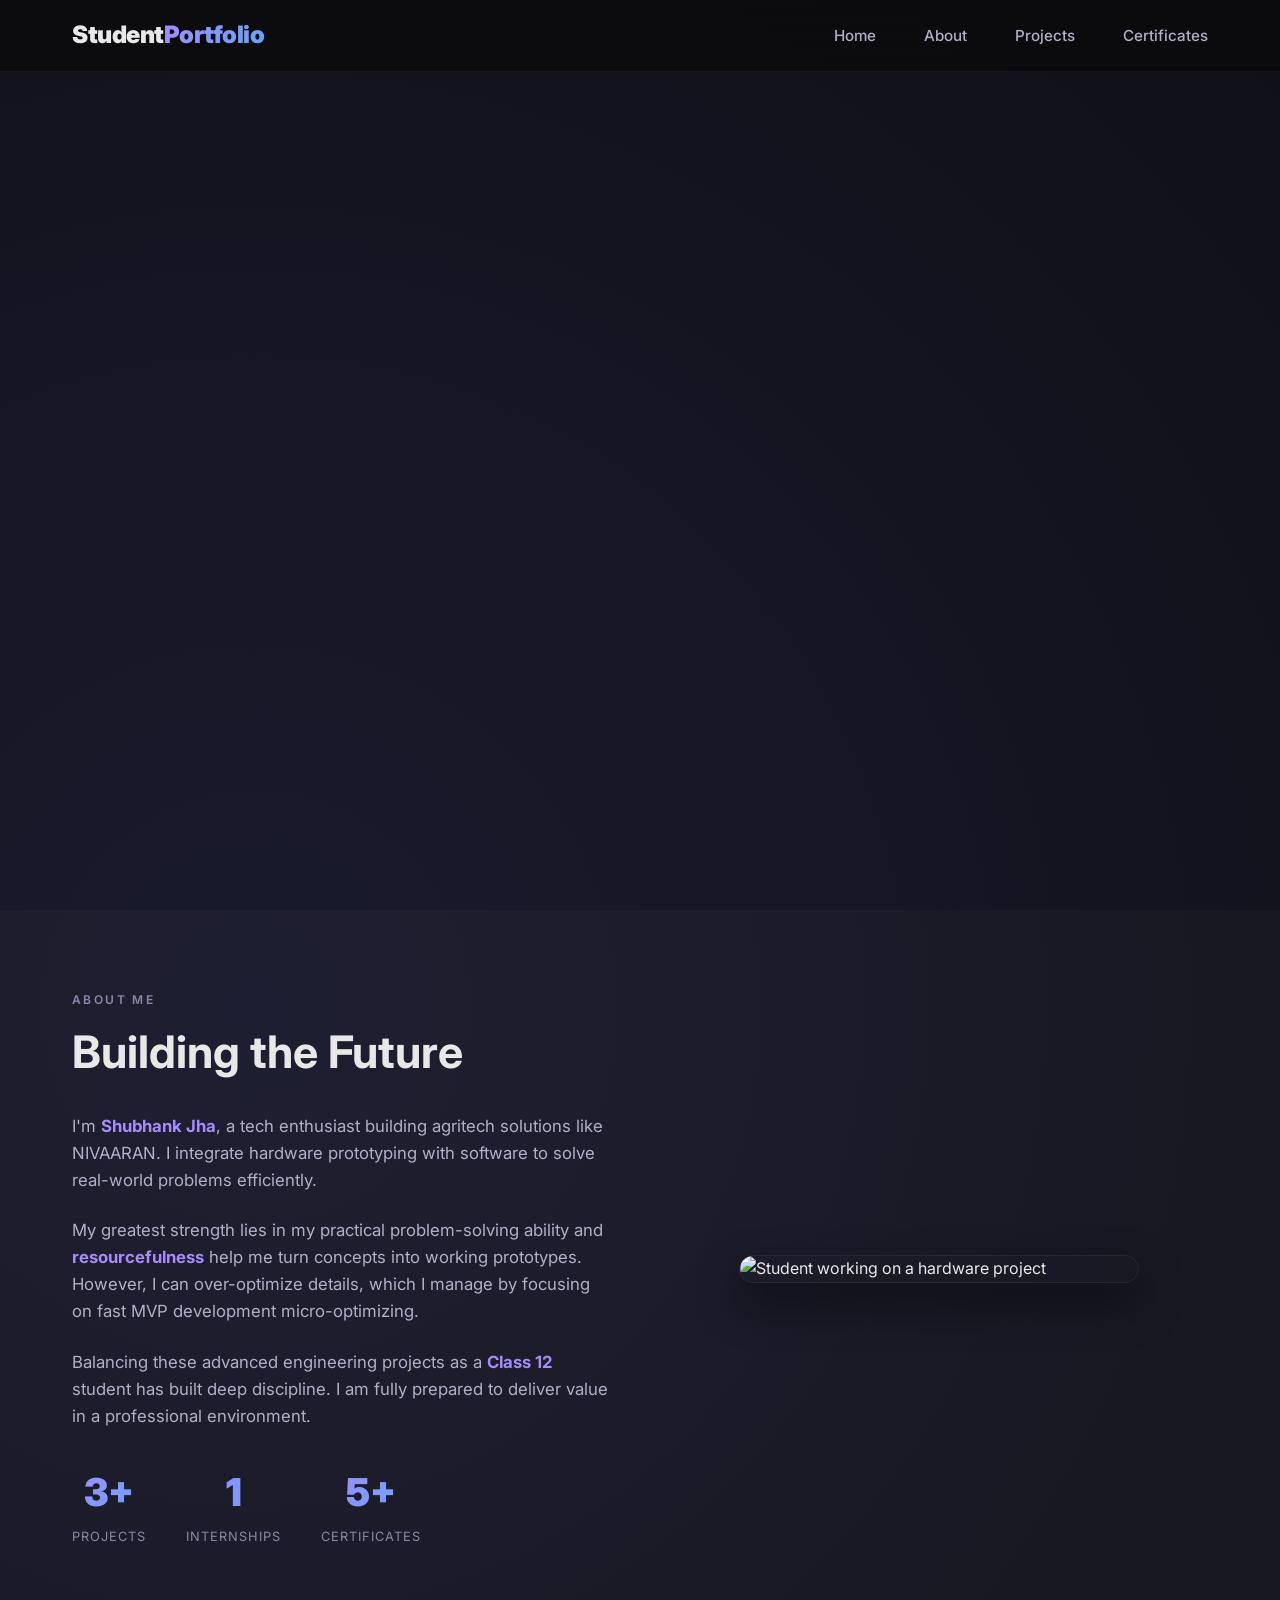
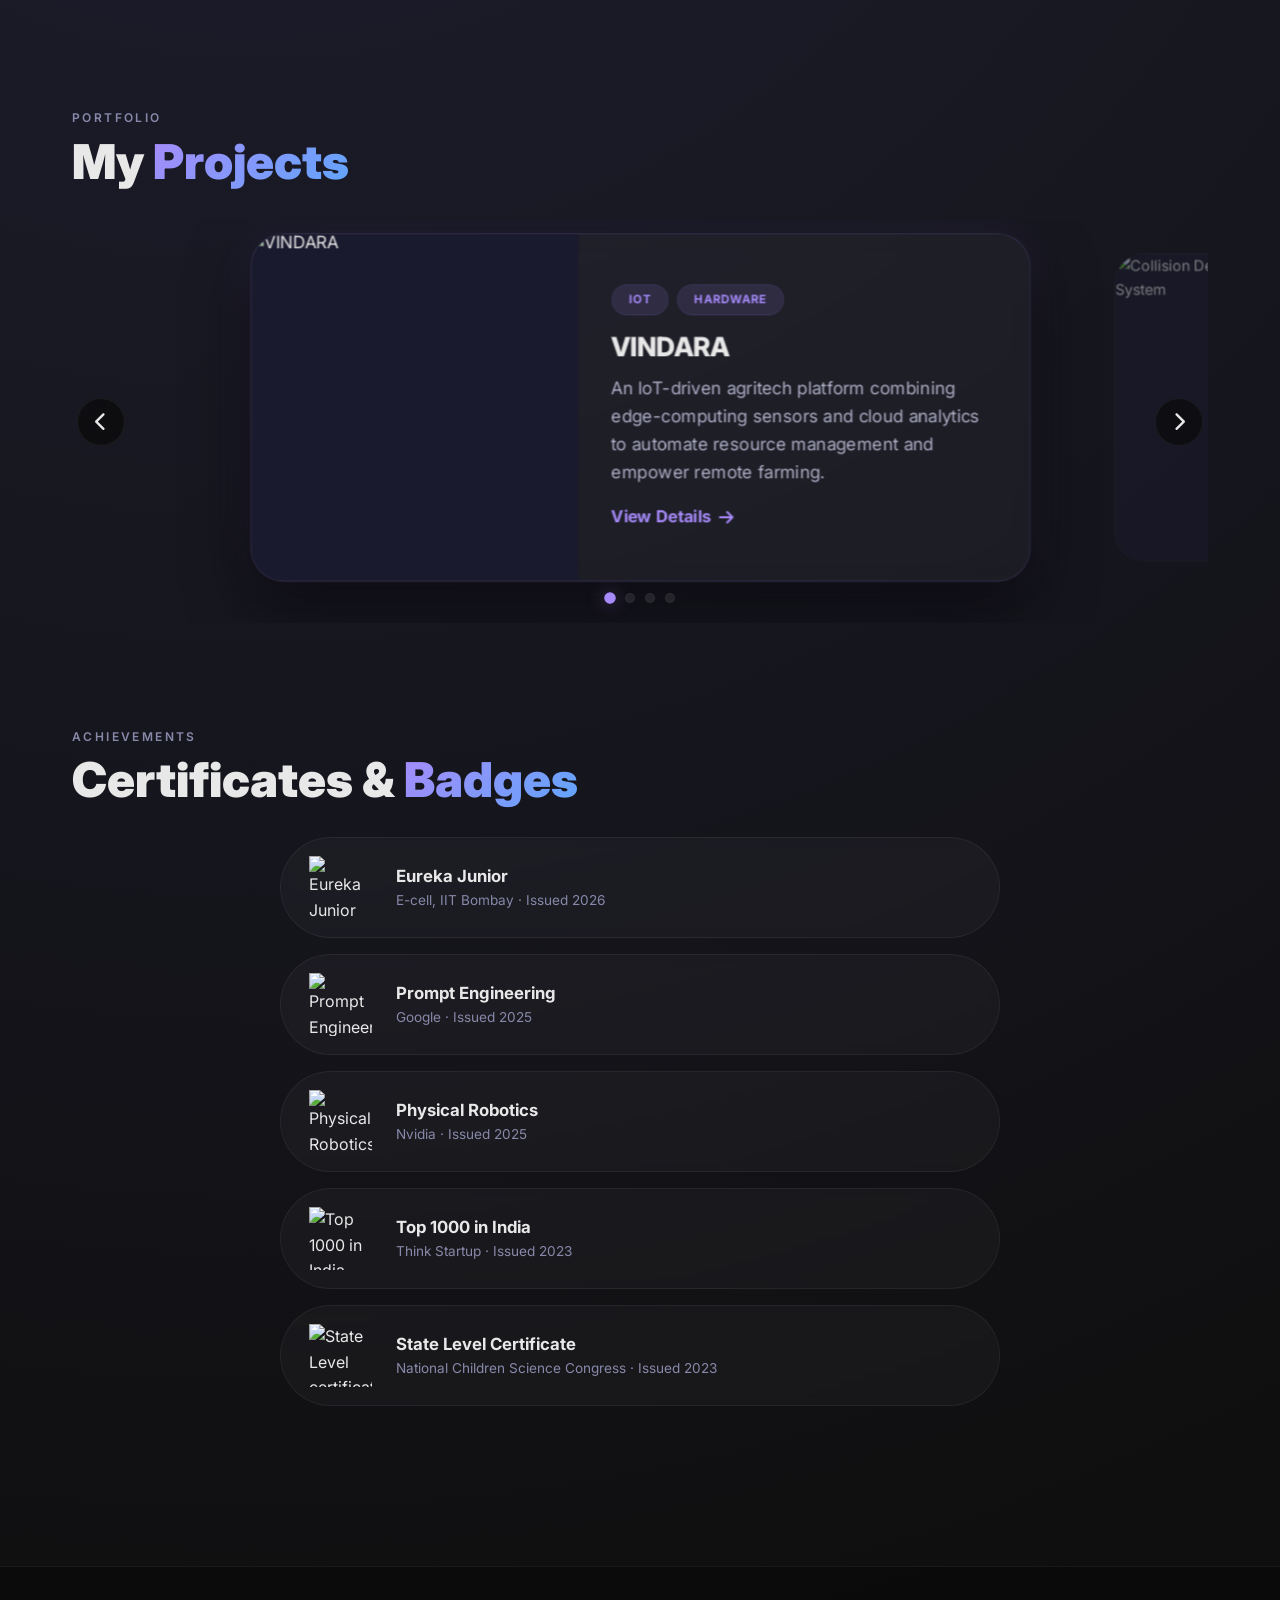
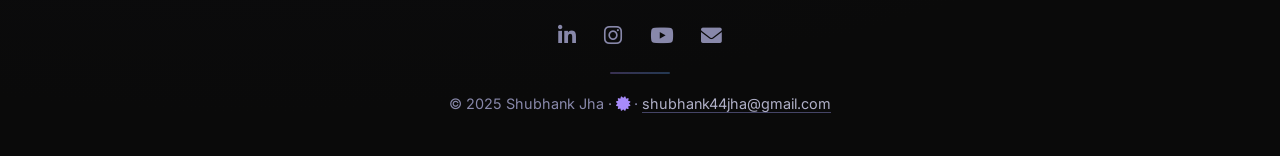
==== index.html @ 54fb5392 "Initial commit of web portfolio" ====
<!DOCTYPE html>
<html lang="en">

<head>
    <meta charset="UTF-8" />
    <meta name="viewport" content="width=device-width, initial-scale=1.0" />
    <link rel="icon" type="image/x-icon"
        href="https://drive.google.com/thumbnail?id=1YjjmT-haXK6NyBmq98xm035FB6mT3Uk3&sz=w800" />
    <title>Shubhank Jha · Portfolio</title>
    <meta name="description"
        content="Shubhank Jha · Computer Engineering student, developer, and maker. Portfolio showcasing projects in IoT, embedded systems, and full-stack web development." />
    <meta name="theme-color" content="#0a0a0a" />

    <!-- Open Graph -->
    <meta property="og:title" content="Shubhank Jha · Portfolio" />
    <meta property="og:description" content="Computer Engineering student · Developer · Maker" />
    <meta property="og:type" content="website" />
    <meta property="og:url" content="https://your-portfolio-url.com" />
    <meta property="og:image"
        content="https://drive.google.com/thumbnail?id=1OYvl5yqnWgfovsoAGaEP5NJj4CLx4fv8&sz=w800" />

    <link rel="preconnect" href="https://fonts.googleapis.com" />
    <link rel="preconnect" href="https://fonts.gstatic.com" crossorigin />
    <link rel="stylesheet" href="style.css" />
    <link
        href="https://fonts.googleapis.com/css2?family=Inter:opsz,wght@14..32,300;14..32,400;14..32,600;14..32,700;14..32,800;14..32,900&display=swap"
        rel="stylesheet" />
    <link rel="stylesheet" href="https://cdnjs.cloudflare.com/ajax/libs/font-awesome/6.0.0-beta3/css/all.min.css" />

    <link rel="preconnect" href="https://cdnjs.cloudflare.com" />
    <link rel="preconnect" href="https://images.unsplash.com" />
</head>

<body>

    <!-- ===== SKIP TO CONTENT ===== -->
    <a href="#main-content" class="skip-link">Skip to main content</a>

    <!-- ===== HEADER ===== -->
    <header>
        <div class="container nav">
            <div class="logo"><a href="index.html">Student<span>Portfolio</span></a></div>
            <ul class="nav-links" id="navLinks">
                <li><a href="#main-content" id="homeNavLink" aria-current="page">Home</a></li>
                <li><a href="#about">About</a></li>
                <li><a href="#projects">Projects</a></li>
                <li><a href="#certificates">Certificates</a></li>
            </ul>
            <button class="hamburger" id="hamburger" aria-label="Toggle navigation menu">
                <i class="fas fa-bars"></i>
            </button>
        </div>
    </header>

    <!-- ============================================================ -->
    <!-- ===== MAIN CONTENT ===== -->
    <!-- ============================================================ -->
    <main id="main-content">

        <!-- HERO -->
        <section class="hero" id="hero" aria-labelledby="hero-title">
            <div class="container hero-grid">
                <div class="hero-content scroll-animate slide-right" data-delay="0">
                    <div class="hero-location">
                        <i class="fas fa-map-pin" style="margin-right: 8px; color: var(--primary);"></i>
                        BASED IN <strong>DURG, INDIA</strong> · AVAILABLE <strong>FOR OPPORTUNITIES</strong>
                    </div>
                    <h1 id="hero-title">
                        I'm <span class="highlight">Shubhank</span><br />
                        Student · Developer · Maker
                    </h1>
                    <p class="hero-tagline">
                        Blending hardware, software, and creativity to build the future — Designing the Future.
                    </p>
                    <div class="hero-cta">
                        <a href="#projects" class="btn btn-primary">View My Work <i class="fas fa-arrow-right"></i></a>
                        <a href="resume.html" class="btn btn-outline">View My Resume <i
                                class="fas fa-certificate"></i></a>
                    </div>
                    <div class="social-icons">
                        <a href="https://www.linkedin.com/in/shubhank-jha" aria-label="LinkedIn" target="_blank"><i
                                class="fab fa-linkedin-in"></i></a>
                        <a href="https://www.instagram.com/vindara_08?igsh=MXI0bDhuaHUxYXFobA==" aria-label="Instagram"
                            target="_blank"><i class="fab fa-instagram"></i></a>
                        <a href="https://youtube.com/@vindara_148?si=yW0AWoVCcINTWWjF" aria-label="YouTube"
                            target="_blank"><i class="fab fa-youtube"></i></a>
                        <a href="mailto:shubhank44jha@gmail.com" aria-label="Email" target="_blank"><i
                                class="fas fa-envelope"></i></a>
                    </div>
                </div>
                <div class="hero-image scroll-animate slide-left" data-delay="100">
                    <div class="avatar-wrapper">
                        <img src="https://drive.google.com/thumbnail?id=1OYvl5yqnWgfovsoAGaEP5NJj4CLx4fv8&sz=w800"
                            alt="Shubhank Jha - Profile photo" loading="lazy" />
                    </div>
                </div>
            </div>
        </section>

        <!-- ABOUT -->
        <section class="projects" id="about" aria-labelledby="projects-title">
            <div class="container about-grid">
                <div class="about-text scroll-animate slide-down" data-delay="0">
                    <span class="section-tag">About Me</span>
                    <h2 id="about-title">Building the Future</h2>
                    <p>
                        I'm <strong style="color: var(--primary);">Shubhank Jha</strong>, a tech enthusiast building
                        agritech solutions like NIVAARAN. I integrate hardware prototyping with software to solve
                        real-world problems efficiently.
                    </p>
                    <p>
                        My greatest strength lies in my practical problem-solving ability and <strong
                            style="color: var(--primary);">resourcefulness</strong> help me turn concepts into
                        working prototypes. However, I can over-optimize details, which I manage by focusing on fast
                        MVP development micro-optimizing.
                    </p>
                    <p>
                        Balancing these advanced engineering projects as a <strong style="color: var(--primary);">Class
                            12</strong> student has built deep discipline. I am
                        fully prepared to deliver value in a professional environment.
                    </p>
                    <div class="stats">
                        <div class="stat-item scroll-animate scale-fade stagger-1" data-delay="50">
                            <span class="stat-number">3+</span>
                            <span class="stat-label">Projects</span>
                        </div>
                        <div class="stat-item scroll-animate scale-fade stagger-2" data-delay="100">
                            <span class="stat-number">1</span>
                            <span class="stat-label">Internships</span>
                        </div>
                        <div class="stat-item scroll-animate scale-fade stagger-3" data-delay="150">
                            <span class="stat-number">5+</span>
                            <span class="stat-label">Certificates</span>
                        </div>
                    </div>
                </div>
                <div class="about-image scroll-animate slide-down" data-delay="100">
                    <img src="https://drive.google.com/thumbnail?id=1KIdR4KS6hNykXW6w-GHg6s8y6IV6gfHS&sz=w800"
                        alt="Student working on a hardware project" loading="lazy" />
                </div>
            </div>
        </section>

        <!-- PROJECTS (CAROUSEL) -->
        <section class="projects" id="projects" aria-labelledby="projects-title">
            <div class="container">
                <span class="section-tag scroll-animate slide-down" data-delay="0">Portfolio</span>
                <h2 class="section-title scroll-animate slide-down" data-delay="50" id="projects-title">My
                    <span>Projects</span>
                </h2>

                <div class="carousel-wrapper">
                    <button class="carousel-btn prev" id="prevBtn" aria-label="Previous slide"
                        style="margin-left: 25px;">
                        <i class="fas fa-chevron-left"></i>
                    </button>
                    <div class="carousel-track" id="carouselTrack"></div>
                    <button class="carousel-btn next" id="nextBtn" aria-label="Next slide" style="margin-right: 25px;">
                        <i class="fas fa-chevron-right"></i>
                    </button>
                    <div class="carousel-indicators" id="carouselIndicators"></div>
                </div>
            </div>

            <!-- CERTIFICATES -->
            <section class="certificates" id="certificates" aria-labelledby="certificates-title">
                <div class="container">
                    <span class="section-tag scroll-animate slide-down" data-delay="0">Achievements</span>
                    <h2 class="section-title scroll-animate slide-down" data-delay="50" id="certificates-title">
                        Certificates & <span>Badges</span>
                    </h2>
                    <div class="cert-list">
                        <a rel="noopener noreferrer" class="cert-item scroll-animate slide-right stagger-2"
                            data-delay="100" aria-label="View Eureka Junior certificate">
                            <img src="https://drive.google.com/thumbnail?id=1U52A5Gv4cEYTXMB1RysSDg-KxrbnrzWR&sz=w800"
                                alt="Eureka Junior certificate from IIT Bombay" class="cert-image" />
                            <div class="cert-detail">
                                <h4>Eureka Junior</h4>
                                <p>E-cell, IIT Bombay · Issued 2026</p>
                            </div>
                        </a>
                        <a rel="noopener noreferrer" class="cert-item scroll-animate slide-right stagger-3"
                            data-delay="200" aria-label="View Prompt Engineering certificate">
                            <img src="https://drive.google.com/thumbnail?id=1IbULGNPwuURaYD5upwkz1LaaLrkTYyyQ&sz=w800"
                                alt="Prompt Engineering certificate from Google" class="cert-image" />
                            <div class="cert-detail">
                                <h4>Prompt Engineering</h4>
                                <p>Google · Issued 2025</p>
                            </div>
                        </a>
                        <a rel="noopener noreferrer" class="cert-item scroll-animate slide-right stagger-3"
                            data-delay="150" aria-label="View Physical Robotics certificate">
                            <img src="https://drive.google.com/thumbnail?id=1NInCCf-SEp19ucmCv0EeAqV6Pxbl1gky&sz=w800"
                                alt="Physical Robotics certificate from Nvidia" class="cert-image" />
                            <div class="cert-detail">
                                <h4>Physical Robotics</h4>
                                <p>Nvidia · Issued 2025</p>
                            </div>
                        </a>
                        <a rel="noopener noreferrer" class="cert-item scroll-animate slide-right stagger-3"
                            data-delay="150" aria-label="View Top 1000 India certificate">
                            <img src="https://drive.google.com/thumbnail?id=1KnjaOW7wFxaxOpba1vRkJ4cj0V2vQp2o&sz=w800"
                                alt="Top 1000 in India certificate from Think Startup" class="cert-image" />
                            <div class="cert-detail">
                                <h4>Top 1000 in India</h4>
                                <p>Think Startup · Issued 2023</p>
                            </div>
                        </a>
                        <a rel="noopener noreferrer" class="cert-item scroll-animate slide-right stagger-3"
                            data-delay="200" aria-label="View State Level certificate">
                            <img src="https://drive.google.com/thumbnail?id=1-wAYol-vlGcJhxju2melW01ngzPj5b5r&sz=w800"
                                alt="State Level certificate from National Children Science Congress"
                                class="cert-image" />
                            <div class="cert-detail">
                                <h4>State Level Certificate</h4>
                                <p>National Children Science Congress · Issued 2023</p>
                            </div>
                        </a>
                    </div>
                </div>
            </section>
        </section>
    </main>

    <!-- ===== FOOTER ===== -->
    <footer>
        <div class="container">
            <div class="footer-social">
                <a href="https://www.linkedin.com/in/shubhank-jha" aria-label="LinkedIn" target="_blank"><i
                        class="fab fa-linkedin-in"></i></a>
                <a href="https://www.instagram.com/vindara_08?igsh=MXI0bDhuaHUxYXFobA==" target="_blank"
                    aria-label="Instagram"><i class="fab fa-instagram"></i></a>
                <a href="https://youtube.com/@vindara_148?si=yW0AWoVCcINTWWjF" aria-label="YouTube" target="_blank"><i
                        class="fab fa-youtube"></i></a>
                <a href="mailto:shubhank44jha@gmail.com" aria-label="Email"><i class="fas fa-envelope"></i></a>
            </div>
            <div class="footer-divider"></div>
            <p>
                © 2025 Shubhank Jha · <span class="heart"><i class="fas fa-certificate"></i></span> ·
                <a href="mailto:shubhank44jha@gmail.com" class="footer-email">shubhank44jha@gmail.com</a>
            </p>
        </div>
    </footer>

    <!-- ===== BACK TO TOP ===== -->
    <div class="btn-back-top-wrapper" id="backToTopWrapper">
        <svg viewBox="0 0 64 64" aria-hidden="true">
            <defs>
                <linearGradient id="grad" x1="0%" y1="0%" x2="100%" y2="0%">
                    <stop offset="0%" style="stop-color:#a78bfa" />
                    <stop offset="100%" style="stop-color:#60a5fa" />
                </linearGradient>
            </defs>
            <circle class="bg-circle" cx="32" cy="32" r="30" />
            <circle class="progress-circle" id="progressCircle" cx="32" cy="32" r="30" />
        </svg>
        <button class="btn-inner" id="backToTopBtn" aria-label="Back to top">
            <i class="fas fa-arrow-up"></i>
        </button>
    </div>

    <!-- Add these before script.js -->
    <script src="data.js"></script>
    <script src="utils.js"></script>
    <script src="script.js"></script>
</body>

</html>
---- style.css ----
* {
    margin: 0;
    padding: 0;
    box-sizing: border-box;
}

/* ===== SKIP LINK ===== */
.skip-link {
    position: absolute;
    top: -100%;
    left: 50%;
    transform: translateX(-50%);
    background: var(--primary);
    color: #0a0a0a;
    padding: 12px 24px;
    border-radius: 0 0 8px 8px;
    font-weight: 700;
    z-index: 10001;
    transition: top 0.3s ease;
    text-decoration: none;
}

.skip-link:focus {
    top: 0;
}

/* ===== REDUCED MOTION ===== */
@media (prefers-reduced-motion: reduce) {

    *,
    *::before,
    *::after {
        animation-duration: 0.01ms !important;
        animation-iteration-count: 1 !important;
        transition-duration: 0.01ms !important;
        scroll-behavior: auto !important;
    }

    .scroll-animate {
        opacity: 1 !important;
        transform: none !important;
    }

    .scroll-animate.in-view,
    .scroll-animate.out-view {
        opacity: 1 !important;
        transform: none !important;
    }
}

/* ===== RESET & BASE ===== */
html,
body {
    overflow-x: hidden;
    max-width: 100%;
}

:root {
    --primary: #a78bfa;
    --primary-light: #c4b5fd;
    --secondary: #60a5fa;
    --bg-body: #0a0a0a;
    --bg-card: rgba(255, 255, 255, 0.03);
    --text-primary: #e8e8e8;
    --text-secondary: #b0b0c8;
    --text-muted: #8888aa;
    --border-subtle: rgba(255, 255, 255, 0.06);
    --border-glow: rgba(167, 139, 250, 0.15);
    --radius-card: 32px;
    --radius-pill: 60px;
    --transition-smooth: cubic-bezier(0.25, 0.46, 0.45, 0.94);
    --max-width: 1200px;
    --header-height: 72px;
    --transition-duration: 0.6s;
}

body {
    font-family: 'Inter', sans-serif;
    background-color: var(--bg-body);
    color: var(--text-primary);
    line-height: 1.6;
    -webkit-font-smoothing: antialiased;
    -moz-osx-font-smoothing: grayscale;
    background: radial-gradient(circle at 20% 30%, #1a1a2e 0%, #0a0a0a 90%);
    min-height: 100vh;
    padding-top: var(--header-height);
}

::-webkit-scrollbar {
    width: 8px;
}

::-webkit-scrollbar-track {
    background: #0a0a0a;
}

::-webkit-scrollbar-thumb {
    background: linear-gradient(180deg, var(--primary), var(--secondary));
    border-radius: 12px;
}

.container {
    max-width: var(--max-width);
    margin: 0 auto;
    padding: 0 32px;
}

/* ===== TYPOGRAPHY ===== */
.section-tag {
    font-size: 0.75rem;
    text-transform: uppercase;
    letter-spacing: 0.2em;
    color: var(--text-muted);
    margin-bottom: 0.5rem;
    display: block;
    font-weight: 600;
}

.section-title {
    font-size: 3rem;
    font-weight: 900;
    line-height: 1.1;
    margin-bottom: 1.5rem;
}

.section-title span {
    background: linear-gradient(135deg, var(--primary), var(--secondary));
    -webkit-background-clip: text;
    -webkit-text-fill-color: transparent;
    background-clip: text;
}

/* ===== BUTTONS ===== */
.btn {
    display: inline-flex;
    align-items: center;
    gap: 8px;
    padding: 14px 36px;
    border-radius: var(--radius-pill);
    font-weight: 700;
    text-decoration: none;
    transition: all 0.3s var(--transition-smooth);
    border: none;
    cursor: pointer;
    font-size: 0.95rem;
    font-family: 'Inter', sans-serif;
    min-height: 52px;
}

.btn-primary {
    background: var(--primary);
    color: #0a0a0a;
    box-shadow: 0 0 20px rgba(167, 139, 250, 0.25);
}

.btn-primary:hover {
    background: var(--primary-light);
    transform: translateY(-4px) scale(1.02);
    box-shadow: 0 12px 40px rgba(167, 139, 250, 0.4);
}

.btn-outline {
    background: transparent;
    color: var(--text-primary);
    border: 2px solid rgba(255, 255, 255, 0.25);
}

.btn-outline:hover {
    background: rgba(255, 255, 255, 0.08);
    border-color: var(--primary);
    transform: translateY(-4px);
    box-shadow: 0 8px 30px rgba(167, 139, 250, 0.15);
}

.btn:focus-visible {
    outline: 3px solid var(--primary-light);
    outline-offset: 2px;
}

/* ===== LOADING BAR ===== */
.loading-bar-container {
    position: fixed;
    top: 0;
    left: 0;
    width: 100%;
    height: 3px;
    z-index: 10000;
    pointer-events: none;
}

.loading-bar {
    height: 100%;
    width: 0%;
    background: linear-gradient(90deg, var(--primary), var(--secondary), var(--primary));
    background-size: 200% 100%;
    animation: shimmer 1.5s infinite;
    transition: width 0.4s ease-out;
    border-radius: 0 2px 2px 0;
}

@keyframes shimmer {
    0% {
        background-position: -200% 0;
    }

    100% {
        background-position: 200% 0;
    }
}

/* ===== BACK TO TOP ===== */
.btn-back-top-wrapper {
    position: fixed;
    bottom: 32px;
    right: 32px;
    z-index: 999;
    width: 64px;
    height: 64px;
    cursor: pointer;
    opacity: 0;
    transform: translateY(20px);
    transition: all 0.3s var(--transition-smooth);
    pointer-events: none;
}

.btn-back-top-wrapper.visible {
    opacity: 1;
    transform: translateY(0);
    pointer-events: auto;
}

.btn-back-top-wrapper svg {
    transform: rotate(-90deg);
    width: 64px;
    height: 64px;
}

.btn-back-top-wrapper .bg-circle {
    fill: none;
    stroke: rgba(255, 255, 255, 0.06);
    stroke-width: 3;
}

.btn-back-top-wrapper .progress-circle {
    fill: none;
    stroke: url(#grad);
    stroke-width: 3;
    stroke-linecap: round;
    stroke-dasharray: 188.5;
    stroke-dashoffset: 188.5;
    transition: stroke-dashoffset 0.15s ease-out;
}

.btn-back-top-wrapper .btn-inner {
    position: absolute;
    top: 50%;
    left: 50%;
    transform: translate(-50%, -50%);
    width: 48px;
    height: 48px;
    border-radius: 50%;
    background: var(--primary);
    color: #0a0a0a;
    border: none;
    font-size: 1.2rem;
    cursor: pointer;
    display: flex;
    align-items: center;
    justify-content: center;
    box-shadow: 0 4px 24px rgba(167, 139, 250, 0.3);
}

.btn-back-top-wrapper .btn-inner:hover {
    background: var(--primary-light);
    transform: translate(-50%, -50%) scale(1.05);
}

/* ===== HEADER ===== */
header {
    position: fixed;
    top: 0;
    left: 0;
    width: 100%;
    background: rgba(10, 10, 10, 0.72);
    backdrop-filter: blur(16px);
    -webkit-backdrop-filter: blur(16px);
    border-bottom: 1px solid var(--border-subtle);
    z-index: 999;
    padding: 14px 0;
    height: var(--header-height);
    display: flex;
    align-items: center;
}

.nav {
    display: flex;
    justify-content: space-between;
    align-items: center;
    width: 100%;
}

.logo a {
    font-weight: 900;
    font-size: 1.5rem;
    text-decoration: none;
    color: var(--text-primary);
    letter-spacing: -0.02em;
    cursor: pointer;
}

.logo a span {
    background: linear-gradient(135deg, var(--primary), var(--secondary));
    -webkit-background-clip: text;
    -webkit-text-fill-color: transparent;
    background-clip: text;
}

.nav-links {
    display: flex;
    gap: 3rem;
    list-style: none;
    align-items: center;
}

.nav-links a {
    text-decoration: none;
    color: var(--text-secondary);
    font-weight: 500;
    font-size: 0.95rem;
    transition: color 0.2s ease;
    position: relative;
    cursor: pointer;
    padding: 4px 0;
}

.nav-links a::after {
    content: '';
    position: absolute;
    bottom: -4px;
    left: 0;
    width: 0%;
    height: 2px;
    background: linear-gradient(90deg, var(--primary), var(--secondary));
    transition: width 0.3s ease;
}

.nav-links a:hover {
    color: #ffffff;
}

.nav-links a:hover::after {
    width: 100%;
}

.nav-links a.active {
    color: #ffffff;
}

.nav-links a.active::after {
    width: 100%;
}

.hamburger {
    display: none;
    font-size: 1.5rem;
    color: var(--text-primary);
    cursor: pointer;
    background: none;
    border: none;
    padding: 8px;
    min-width: 44px;
    min-height: 44px;
}

/* ============================================================
   SCROLL ANIMATIONS
   ============================================================ */
.scroll-animate {
    opacity: 0;
    transition: all 0.7s cubic-bezier(0.22, 1, 0.36, 1);
    will-change: transform, opacity;
}

.scroll-animate.slide-up {
    transform: translateY(50px);
}

.scroll-animate.slide-up.in-view {
    opacity: 1;
    transform: translateY(0);
}

.scroll-animate.slide-up.out-view {
    opacity: 0;
    transform: translateY(-35px);
}

.scroll-animate.slide-down {
    transform: translateY(-50px);
}

.scroll-animate.slide-down.in-view {
    opacity: 1;
    transform: translateY(0);
}

.scroll-animate.slide-down.out-view {
    opacity: 0;
    transform: translateY(35px);
}

.scroll-animate.slide-left {
    transform: translateX(50px);
}

.scroll-animate.slide-left.in-view {
    opacity: 1;
    transform: translateX(0);
}

.scroll-animate.slide-left.out-view {
    opacity: 0;
    transform: translateX(-35px);
}

.scroll-animate.slide-right {
    transform: translateX(-50px);
}

.scroll-animate.slide-right.in-view {
    opacity: 1;
    transform: translateX(0);
}

.scroll-animate.slide-right.out-view {
    opacity: 0;
    transform: translateX(35px);
}

.scroll-animate.scale-fade {
    transform: scale(0.88);
    opacity: 0;
}

.scroll-animate.scale-fade.in-view {
    opacity: 1;
    transform: scale(1);
}

.scroll-animate.scale-fade.out-view {
    opacity: 0;
    transform: scale(0.78);
}

.scroll-animate.combo-card {
    transform: translateY(35px) scale(0.92);
    opacity: 0;
}

.scroll-animate.combo-card.in-view {
    opacity: 1;
    transform: translateY(0) scale(1);
}

.scroll-animate.combo-card.out-view {
    opacity: 0;
    transform: translateY(-25px) scale(0.88);
}

.scroll-animate.stagger-1 {
    transition-delay: 0.04s;
}

.scroll-animate.stagger-2 {
    transition-delay: 0.08s;
}

.scroll-animate.stagger-3 {
    transition-delay: 0.12s;
}

.scroll-animate.stagger-4 {
    transition-delay: 0.16s;
}

.scroll-animate.stagger-5 {
    transition-delay: 0.20s;
}

.scroll-animate.stagger-6 {
    transition-delay: 0.24s;
}

/* ============================================================
   PAGE TRANSITIONS (if used)
   ============================================================ */
.page-wrapper {
    position: relative;
    min-height: 100vh;
}

.page {
    transition: all var(--transition-duration) cubic-bezier(0.22, 1, 0.36, 1);
    will-change: transform, opacity;
}

.page-enter {
    animation: fadeInScale var(--transition-duration) cubic-bezier(0.22, 1, 0.36, 1) forwards;
}

.page-exit {
    animation: fadeOutScale var(--transition-duration) cubic-bezier(0.22, 1, 0.36, 1) forwards;
}

@keyframes fadeInScale {
    0% {
        opacity: 0;
        transform: scale(0.96) translateY(12px);
    }

    100% {
        opacity: 1;
        transform: scale(1) translateY(0);
    }
}

@keyframes fadeOutScale {
    0% {
        opacity: 1;
        transform: scale(1) translateY(0);
    }

    100% {
        opacity: 0;
        transform: scale(0.96) translateY(12px);
    }
}

/* ============================================================
   SECTIONS
   ============================================================ */

/* HERO */
.hero {
    padding: calc(var(--header-height) + 80px) 0 80px;
}

.hero-grid {
    display: grid;
    grid-template-columns: 1fr 1fr;
    gap: 60px;
    align-items: center;
}

.hero-location {
    font-size: 0.8rem;
    text-transform: uppercase;
    letter-spacing: 0.25em;
    color: var(--text-muted);
    margin-bottom: 1.2rem;
}

.hero-location strong {
    color: var(--text-primary);
    font-weight: 700;
}

.hero h1 {
    font-size: 4.2rem;
    font-weight: 900;
    line-height: 1.05;
    margin-bottom: 1.2rem;
}

.hero h1 .highlight {
    background: linear-gradient(135deg, var(--primary), var(--secondary));
    -webkit-background-clip: text;
    -webkit-text-fill-color: transparent;
    background-clip: text;
}

.hero-tagline {
    font-size: 1.2rem;
    color: var(--text-secondary);
    margin-bottom: 2.5rem;
    max-width: 90%;
}

.hero-cta {
    display: flex;
    gap: 16px;
    flex-wrap: wrap;
    margin-bottom: 2.5rem;
}

.social-icons {
    display: flex;
    gap: 20px;
}

.social-icons a {
    color: var(--text-muted);
    font-size: 1.5rem;
    transition: all 0.3s ease;
    padding: 4px;
}

.social-icons a:hover {
    color: var(--primary);
    transform: translateY(-6px) scale(1.1);
}

.hero-image {
    display: flex;
    justify-content: center;
    align-items: center;
}

.hero-image .avatar-wrapper {
    position: relative;
    width: 100%;
    max-width: 420px;
    aspect-ratio: 1/1;
    border-radius: 30% 70% 70% 30% / 30% 30% 70% 70%;
    background: linear-gradient(135deg, rgba(167, 139, 250, 0.15), rgba(96, 165, 250, 0.08));
    padding: 4px;
    box-shadow: 0 30px 60px rgba(0, 0, 0, 0.6);
    transition: transform 0.5s ease, box-shadow 0.5s ease;
}

.hero-image .avatar-wrapper:hover {
    transform: scale(1.02) rotate(1deg);
    box-shadow: 0 40px 80px rgba(167, 139, 250, 0.15);
}

.hero-image .avatar-wrapper img {
    width: 100%;
    height: 100%;
    border-radius: inherit;
    object-fit: cover;
    display: block;
    background: #1a1a2e;
}

.hero-image .avatar-wrapper::after {
    content: '';
    position: absolute;
    inset: -8px;
    border-radius: inherit;
    background: conic-gradient(from 0deg, transparent, var(--primary), transparent, var(--secondary), transparent);
    opacity: 0.15;
    z-index: -1;
    animation: spinGlow 12s linear infinite;
}

@keyframes spinGlow {
    to {
        transform: rotate(360deg);
    }
}

/* ABOUT */
.about {
    padding: 80px 0;
}

.about-grid {
    display: grid;
    grid-template-columns: 1fr 1fr;
    gap: 60px;
    align-items: center;
}

.about-text h2 {
    font-size: 2.8rem;
    margin-bottom: 1.5rem;
}

.about-text p {
    color: var(--text-secondary);
    font-size: 1.05rem;
    margin-bottom: 1.5rem;
}

.stats {
    display: flex;
    gap: 40px;
    margin-top: 2rem;
}

.stat-item {
    text-align: center;
}

.stat-number {
    font-size: 2.4rem;
    font-weight: 900;
    background: linear-gradient(135deg, var(--primary), var(--secondary));
    -webkit-background-clip: text;
    -webkit-text-fill-color: transparent;
    background-clip: text;
    display: block;
}

.stat-label {
    font-size: 0.8rem;
    color: var(--text-muted);
    text-transform: uppercase;
    letter-spacing: 0.08em;
}

.about-image img {
    width: 100%;
    max-width: 400px;
    border-radius: var(--radius-card);
    box-shadow: 0 20px 40px rgba(0, 0, 0, 0.5);
    border: 1px solid var(--border-subtle);
    display: block;
    margin: 0 auto;
}

/* ============================================================
   PROJECTS – CAROUSEL (WIDER CARDS)
   ============================================================ */
.projects {
    padding: 80px 0;
    background: rgba(255, 255, 255, 0.02);
}

.carousel-wrapper {
    position: relative;
    overflow: hidden;
    margin: 2rem 0 1.5rem;
    padding: 20px 0;
}

.carousel-track {
    display: flex;
    gap: 24px;
    transition: transform 0.6s cubic-bezier(0.25, 0.46, 0.45, 0.94);
    will-change: transform;
}

/* --- DESKTOP: 2 slides visible (wider cards) --- */
.carousel-slide {
    flex: 0 0 calc(140% / 2 - 0px * 1 / 2);
    min-width: 0;
    transition: all 0.6s cubic-bezier(0.25, 0.46, 0.45, 0.94);
    opacity: 0.5;
    transform: scale(0.92);
    pointer-events: none;
}

.carousel-slide.active {
    opacity: 1;
    transform: scale(1.04);
    pointer-events: auto;
    z-index: 2;
}

/* --- Card itself with a max-width for very large screens --- */
.carousel-slide .project-card {
    display: flex;
    flex-direction: row;
    align-items: stretch;
    background: var(--bg-card);
    backdrop-filter: blur(8px);
    -webkit-backdrop-filter: blur(8px);
    border-radius: 32px;
    overflow: hidden;
    border: 1px solid var(--border-subtle);
    transition: box-shadow 0.4s ease, border-color 0.4s ease;
    min-height: 280px;
    height: 100%;
    max-width: 750px;
    margin: 0 auto;
}

.carousel-slide.active .project-card {
    border-color: var(--border-glow);
    box-shadow: 0 24px 60px rgba(0, 0, 0, 0.6), 0 0 50px rgba(167, 139, 250, 0.1);
}

.carousel-slide .project-card .project-image {
    flex: 0 0 42%;
    max-width: 42%;
    min-height: 280px;
    background: #1a1a2e;
    overflow: hidden;
}

.carousel-slide .project-card .project-image img {
    width: 100%;
    height: 100%;
    object-fit: cover;
    display: block;
    transition: transform 0.5s ease;
}

.carousel-slide.active .project-card .project-image img {
    transform: scale(1.03);
}

.carousel-slide .project-card .project-info {
    flex: 1;
    padding: 28px 32px;
    display: flex;
    flex-direction: column;
    justify-content: center;
}

.carousel-slide .project-card .project-tags {
    display: flex;
    gap: 8px;
    flex-wrap: wrap;
    margin-bottom: 10px;
}

.carousel-slide .project-card .project-tags .tag {
    font-size: 0.7rem;
    font-weight: 700;
    text-transform: uppercase;
    letter-spacing: 0.06em;
    padding: 5px 16px;
    border-radius: 40px;
    background: rgba(167, 139, 250, 0.12);
    color: var(--primary);
    border: 1px solid rgba(167, 139, 250, 0.1);
}

.tag.hardware {
    background: rgba(251, 191, 36, 0.12);
    color: #fbbf24;
    border-color: rgba(251, 191, 36, 0.1);
}

.tag.software {
    background: rgba(96, 165, 250, 0.12);
    color: var(--secondary);
    border-color: rgba(96, 165, 250, 0.1);
}

.carousel-slide .project-card h3 {
    font-size: 1.6rem;
    font-weight: 800;
    margin-bottom: 6px;
    letter-spacing: -0.02em;
}

.carousel-slide .project-card p {
    font-size: 1.05rem;
    color: var(--text-secondary);
    margin-bottom: 16px;
    line-height: 1.6;
}

.carousel-slide .project-card .project-link {
    font-weight: 700;
    font-size: 1rem;
    color: var(--primary);
    text-decoration: none;
    display: inline-flex;
    align-items: center;
    gap: 8px;
    transition: gap 0.3s ease, color 0.3s ease;
    background: none;
    border: none;
    padding: 0;
    font-family: inherit;
    cursor: pointer;
}

.carousel-slide .project-card .project-link:hover {
    gap: 14px;
    color: var(--primary-light);
}

/* --- Carousel Navigation Buttons --- */
.carousel-btn {
    position: absolute;
    top: 50%;
    transform: translateY(-50%);
    background: rgba(10, 10, 10, 0.7);
    backdrop-filter: blur(8px);
    border: 1px solid var(--border-subtle);
    color: var(--text-primary);
    width: 48px;
    height: 48px;
    border-radius: 50%;
    display: flex;
    align-items: center;
    justify-content: center;
    font-size: 1.2rem;
    cursor: pointer;
    transition: all 0.3s ease;
    z-index: 5;
}

.carousel-btn:hover {
    background: var(--primary);
    color: #0a0a0a;
    border-color: var(--primary);
    box-shadow: 0 0 20px rgba(167, 139, 250, 0.3);
}

.carousel-btn.prev {
    left: -20px;
}

.carousel-btn.next {
    right: -20px;
}

/* --- Indicator Dots --- */
.carousel-indicators {
    display: flex;
    gap: 10px;
    margin-top: 18px;
    justify-content: center;
}

.carousel-indicators .dot {
    width: 10px;
    height: 10px;
    border-radius: 50%;
    background: rgba(255, 255, 255, 0.15);
    border: 1px solid var(--border-subtle);
    cursor: pointer;
    transition: all 0.3s ease;
}

.carousel-indicators .dot.active {
    background: var(--primary);
    border-color: var(--primary);
    box-shadow: 0 0 16px rgba(167, 139, 250, 0.4);
    transform: scale(1.15);
}

.carousel-indicators .dot:hover {
    background: rgba(167, 139, 250, 0.4);
}

.projects-footer {
    text-align: center;
    margin-top: 8px;
}

/* CERTIFICATES */
.certificates {
    padding: 80px 0;
}

.cert-list {
    display: flex;
    flex-direction: column;
    gap: 16px;
    max-width: 720px;
    margin: 30px auto 0;
}

.cert-item {
    display: flex;
    align-items: center;
    gap: 24px;
    background: var(--bg-card);
    padding: 18px 28px;
    border-radius: var(--radius-pill);
    transition: all 0.3s ease;
    border: 1px solid var(--border-subtle);
    backdrop-filter: blur(4px);
    -webkit-backdrop-filter: blur(4px);
    text-decoration: none;
    color: inherit;
}

.cert-item:hover {
    background: rgba(255, 255, 255, 0.05);
    border-color: var(--border-glow);
    transform: translateX(8px);
    box-shadow: 0 4px 20px rgba(0, 0, 0, 0.3);
}

.cert-item .cert-image {
    flex-shrink: 0;
    width: 63px;
    height: 63px;
    object-fit: contain;
}

.cert-detail {
    flex: 1;
}

.cert-detail h4 {
    font-weight: 700;
    font-size: 1.05rem;
}

.cert-detail p {
    font-size: 0.85rem;
    color: var(--text-muted);
}

/* ===== PROJECT DETAIL PAGE ===== */
.project-detail-page {
    padding: calc(var(--header-height) + 40px) 0 60px;
    min-height: 100vh;
}

.detail-back {
    margin-bottom: 32px;
}

.detail-hero {
    display: grid;
    grid-template-columns: 1fr 1fr;
    gap: 50px;
    align-items: start;
    margin-bottom: 40px;
}

.detail-image img {
    width: 100%;
    border-radius: var(--radius-card);
    border: 1px solid var(--border-subtle);
    box-shadow: 0 20px 40px rgba(0, 0, 0, 0.4);
}

.detail-meta .detail-tags {
    display: flex;
    gap: 10px;
    flex-wrap: wrap;
    margin-bottom: 16px;
}

.detail-meta h1 {
    font-size: 2.8rem;
    margin-bottom: 8px;
}

.detail-meta .detail-subtitle {
    color: var(--text-secondary);
    font-size: 1.1rem;
    margin-bottom: 20px;
}

.detail-progress-large {
    margin: 20px 0;
}

.detail-progress-large .progress-label {
    display: flex;
    justify-content: space-between;
    font-size: 0.85rem;
    color: var(--text-muted);
    margin-bottom: 6px;
    font-weight: 600;
}

.detail-progress-large .progress-track {
    width: 100%;
    height: 8px;
    background: rgba(255, 255, 255, 0.06);
    border-radius: 12px;
    overflow: hidden;
}

.detail-progress-large .progress-fill {
    height: 100%;
    border-radius: 12px;
    background: linear-gradient(90deg, var(--primary), var(--secondary));
    width: 0%;
    transition: width 1.5s var(--transition-smooth);
}

.detail-description {
    margin-top: 40px;
}

.detail-description h2 {
    font-size: 1.8rem;
    margin-bottom: 16px;
}

.detail-description p {
    color: var(--text-secondary);
    font-size: 1.05rem;
    line-height: 1.8;
    margin-bottom: 16px;
}

.detail-description ul {
    list-style: none;
    padding: 0;
    display: grid;
    grid-template-columns: 1fr 1fr;
    gap: 12px 24px;
    margin: 20px 0;
}

.detail-description ul li {
    color: var(--text-secondary);
    display: flex;
    align-items: center;
    gap: 10px;
}

.detail-description ul li i {
    color: var(--primary);
    font-size: 1rem;
    width: 20px;
}

.detail-actions {
    display: flex;
    gap: 16px;
    margin-top: 30px;
    flex-wrap: wrap;
}

/* ===== FOOTER ===== */
footer {
    text-align: center;
    padding: 48px 0 40px;
    border-top: 1px solid var(--border-subtle);
    color: var(--text-muted);
    font-size: 0.9rem;
}

footer .footer-social {
    display: flex;
    justify-content: center;
    gap: 20px;
    margin-bottom: 16px;
}

footer .footer-social a {
    color: var(--text-muted);
    font-size: 1.3rem;
    transition: all 0.3s ease;
    padding: 4px;
}

footer .footer-social a:hover {
    color: var(--primary);
    transform: translateY(-4px) scale(1.1);
}

footer .footer-email {
    color: var(--text-secondary);
    text-decoration: none;
    border-bottom: 1px solid #444466;
    transition: border-color 0.3s ease;
}

footer .footer-email:hover {
    border-color: var(--primary);
}

footer .heart {
    color: var(--primary);
    display: inline-block;
    animation: pulseHeart 2s ease-in-out infinite;
}

@keyframes pulseHeart {

    0%,
    100% {
        transform: scale(1);
    }

    50% {
        transform: scale(1.2);
    }
}

footer .footer-divider {
    width: 60px;
    height: 2px;
    background: linear-gradient(90deg, var(--primary), var(--secondary));
    margin: 16px auto 18px;
    border-radius: 4px;
    opacity: 0.3;
}

/* ============================================================
   RESPONSIVE BREAKPOINTS
   ============================================================ */

/* Large screens (1200px and up) – default (2 slides) */

/* Medium screens (1024px to 1199px) */
@media (max-width: 1199px) {
    .container {
        padding: 0 28px;
    }

    .hero h1 {
        font-size: 3.6rem;
    }

    .hero-grid {
        gap: 40px;
    }

    .about-grid {
        gap: 40px;
    }

    .detail-hero {
        gap: 30px;
    }
}

/* Tablets & small laptops (768px to 1023px) – still 2 slides */
@media (max-width: 1023px) {
    .container {
        padding: 0 24px;
    }

    .hero-grid {
        grid-template-columns: 1fr 1fr;
        gap: 32px;
    }

    .hero h1 {
        font-size: 3rem;
    }

    .hero-image .avatar-wrapper {
        max-width: 340px;
    }

    .about-grid {
        gap: 40px;
    }

    .about-text h2 {
        font-size: 2.4rem;
    }

    .section-title {
        font-size: 2.6rem;
    }

    .detail-hero {
        grid-template-columns: 1fr;
        gap: 30px;
    }

    .detail-meta h1 {
        font-size: 2.4rem;
    }

    .detail-description ul {
        grid-template-columns: 1fr;
    }

    /* Carousel stays at 2 slides on tablet too */
    .carousel-slide {
        flex: 0 0 calc(140% / 2 - 24px * 1 / 2);
    }

    .carousel-btn.prev {
        left: 0;
    }

    .carousel-btn.next {
        right: 0;
    }
}

/* Mobile (≤767px) – image remains, tags & description hidden */
@media (max-width: 767px) {
    :root {
        --header-height: 64px;
    }

    .container {
        padding: 0 20px;
    }

    /* Header & Navigation */
    .nav-links {
        display: none;
        flex-direction: column;
        gap: 1.2rem;
        background: rgba(10, 10, 10, 0.96);
        backdrop-filter: blur(20px);
        padding: 2rem 1.5rem;
        position: absolute;
        top: var(--header-height);
        left: 0;
        width: 100%;
        border-radius: 0 0 28px 28px;
        border: 1px solid var(--border-subtle);
        text-align: center;
    }

    .nav-links.open {
        display: flex;
    }

    .hamburger {
        display: block;
    }

    .logo a {
        font-size: 1.3rem;
    }

    /* Hero */
    .hero {
        padding: calc(var(--header-height) + 48px) 0 48px;
    }

    .hero-grid {
        grid-template-columns: 1fr;
        gap: 32px;
        text-align: center;
    }

    .hero h1 {
        font-size: 2.6rem;
    }

    .hero-tagline {
        max-width: 100%;
        margin: 0 auto 2rem;
        font-size: 1rem;
    }

    .hero-cta {
        justify-content: center;
        flex-direction: column;
        align-items: center;
    }

    .hero-cta .btn {
        width: 100%;
        justify-content: center;
    }

    .social-icons {
        justify-content: center;
    }

    .hero-image .avatar-wrapper {
        max-width: 260px;
        margin: 0 auto;
    }

    /* About */
    .about {
        padding: 56px 0;
    }

    .about-grid {
        grid-template-columns: 1fr;
        gap: 32px;
        text-align: center;
    }

    .about-text h2 {
        font-size: 2.2rem;
    }

    .about-image {
        order: -1;
    }

    .about-image img {
        max-width: 260px;
    }

    .stats {
        justify-content: center;
        gap: 28px;
    }

    .stat-number {
        font-size: 2rem;
    }

    /* ---- PROJECTS CAROUSEL (MOBILE: IMAGE + TITLE + BUTTON) ---- */
    .projects {
        padding: 56px 0;
    }

    .section-title {
        font-size: 2.2rem;
    }

    .carousel-wrapper {
        padding: 20px 4%;
    }

    .carousel-slide {
        flex: 0 0 96%;
        margin: 0;
        opacity: 0.3;
        transform: scale(0.92);
    }

    .carousel-slide.active {
        opacity: 1;
        transform: scale(1);
    }

    /* Card – image on top, text below, solid background */
    .carousel-slide .project-card {
        flex-direction: column;
        min-height: auto;
        max-width: 100%;
        border-radius: 28px;
        background: rgba(10, 10, 10, 0.92);
        backdrop-filter: blur(8px);
        -webkit-backdrop-filter: blur(8px);
        border: 1px solid rgba(255, 255, 255, 0.08);
        transition: border-color 0.3s ease, box-shadow 0.3s ease;
        box-shadow: 0 8px 30px rgba(0, 0, 0, 0.6);
        overflow: hidden;
    }

    .carousel-slide.active .project-card {
        border-color: var(--primary);
        box-shadow: 0 8px 40px rgba(167, 139, 250, 0.2), 0 0 30px rgba(167, 139, 250, 0.05);
    }

    /* Image – always visible, full width */
    .carousel-slide .project-card .project-image {
        flex: 0 0 100%;
        max-width: 100%;
        min-height: 200px;
        border-radius: 28px 28px 0 0;
        display: block;
        /* ensure it's not hidden */
    }

    .carousel-slide .project-card .project-image img {
        height: 200px;
        object-fit: cover;
        width: 100%;
    }

    /* Text area – only title and button, tags & description hidden */
    .carousel-slide .project-card .project-info {
        padding: 20px 24px 24px;
        background: transparent;
        backdrop-filter: none;
        border-radius: 0;
        text-align: center;
    }

    /* Hide tags and description */
    .carousel-slide .project-card .project-tags {
        display: none;
    }

    .carousel-slide .project-card p {
        display: none;
    }

    /* Title – large and centered */
    .carousel-slide .project-card h3 {
        font-size: 1.5rem;
        margin-bottom: 12px;
        color: #ffffff;
        font-weight: 800;
        letter-spacing: -0.02em;
    }

    /* Button – centered and prominent */
    .carousel-slide .project-card .project-link {
        font-size: 1rem;
        gap: 8px;
        color: var(--primary-light);
        font-weight: 700;
        display: inline-flex;
        align-items: center;
        justify-content: center;
        padding: 8px 0;
    }

    .carousel-slide .project-card .project-link:hover {
        gap: 14px;
    }

    /* Carousel buttons */
    .carousel-btn {
        width: 44px;
        height: 44px;
        font-size: 1rem;
        background: rgba(10, 10, 10, 0.85);
        backdrop-filter: blur(4px);
        border-color: rgba(255, 255, 255, 0.15);
    }

    .carousel-btn.prev {
        left: 0;
        transform: translateY(-50%) translateX(-50%);
    }

    .carousel-btn.next {
        right: 0;
        transform: translateY(-50%) translateX(50%);
    }

    /* Indicators */
    .carousel-indicators .dot {
        width: 8px;
        height: 8px;
        background: rgba(255, 255, 255, 0.2);
        border-color: transparent;
    }

    .carousel-indicators .dot.active {
        width: 10px;
        height: 10px;
        background: var(--primary);
        box-shadow: 0 0 12px rgba(167, 139, 250, 0.4);
    }

    /* Certificates */
    .certificates {
        padding: 56px 0;
    }

    .cert-list {
        gap: 12px;
    }

    .cert-item {
        flex-direction: column;
        text-align: center;
        padding: 20px;
        border-radius: 24px;
        gap: 12px;
    }

    .cert-item .cert-image {
        width: 56px !important;
        height: 56px !important;
    }

    /* Detail Page */
    .project-detail-page {
        padding: calc(var(--header-height) + 24px) 0 40px;
    }

    .detail-hero {
        grid-template-columns: 1fr;
        gap: 24px;
    }

    .detail-meta h1 {
        font-size: 2rem;
    }

    .detail-actions {
        flex-direction: column;
    }

    .detail-actions .btn {
        width: 100%;
        justify-content: center;
    }

    /* Buttons */
    .btn {
        padding: 12px 24px;
        font-size: 0.9rem;
        min-height: 48px;
    }

    /* Back to top */
    .btn-back-top-wrapper {
        bottom: 20px;
        right: 20px;
        width: 56px;
        height: 56px;
    }

    .btn-back-top-wrapper svg {
        width: 56px;
        height: 56px;
    }

    .btn-back-top-wrapper .btn-inner {
        width: 42px;
        height: 42px;
        font-size: 1rem;
    }
}

/* Small mobile (≤400px) – further tuned */
@media (max-width: 400px) {
    .container {
        padding: 0 16px;
    }

    .hero h1 {
        font-size: 2.2rem;
    }

    .btn {
        padding: 10px 20px;
        font-size: 0.85rem;
        min-height: 44px;
    }

    .hero-image .avatar-wrapper {
        max-width: 200px;
    }

    .about-image img {
        max-width: 200px;
    }

    .section-title {
        font-size: 1.9rem;
    }

    .carousel-wrapper {
        padding: 20px 2%;
    }

    .carousel-slide {
        flex: 0 0 80%;
    }

    .carousel-slide .project-card .project-image {
        max-height: 10px;
    }

    .carousel-slide .project-card .project-image img {
        height: 200px;
    }

    .carousel-slide .project-card .project-info {
        padding: 16px 18px 20px;
    }

    .carousel-slide .project-card h3 {
        font-size: 1.3rem;
    }

    .carousel-btn {
        width: 38px;
        height: 38px;
        font-size: 0.85rem;
    }

    .btn-back-top-wrapper {
        bottom: 16px;
        right: 16px;
        width: 48px;
        height: 48px;
    }

    .btn-back-top-wrapper svg {
        width: 48px;
        height: 48px;
    }

    .btn-back-top-wrapper .btn-inner {
        width: 36px;
        height: 36px;
        font-size: 0.85rem;
    }
}

.hidden {
    display: none !important;
}
.carousel-slide .project-card:hover {
            transform: translateY(-4px) scale(1.0);
            box-shadow: 0 2px 4px rgba(167, 139, 250, 0.4);
    cursor: pointer;
}
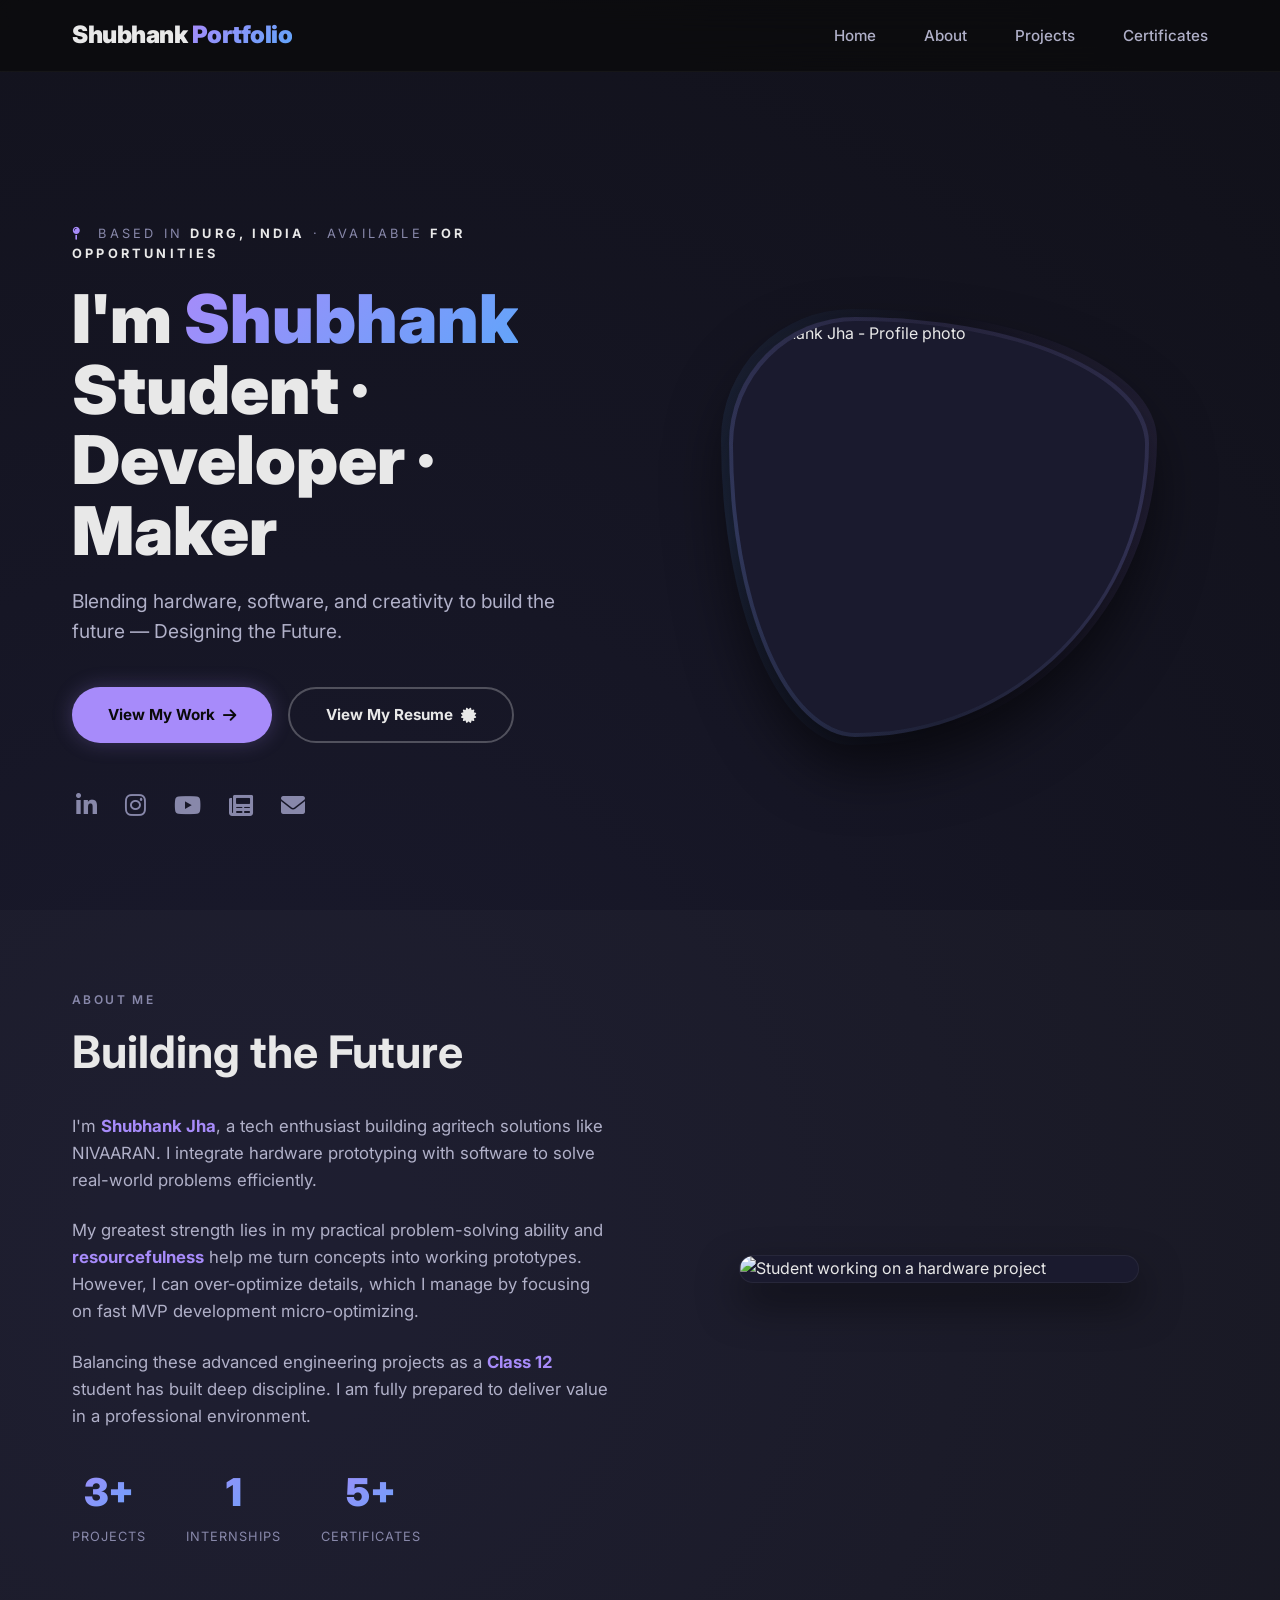
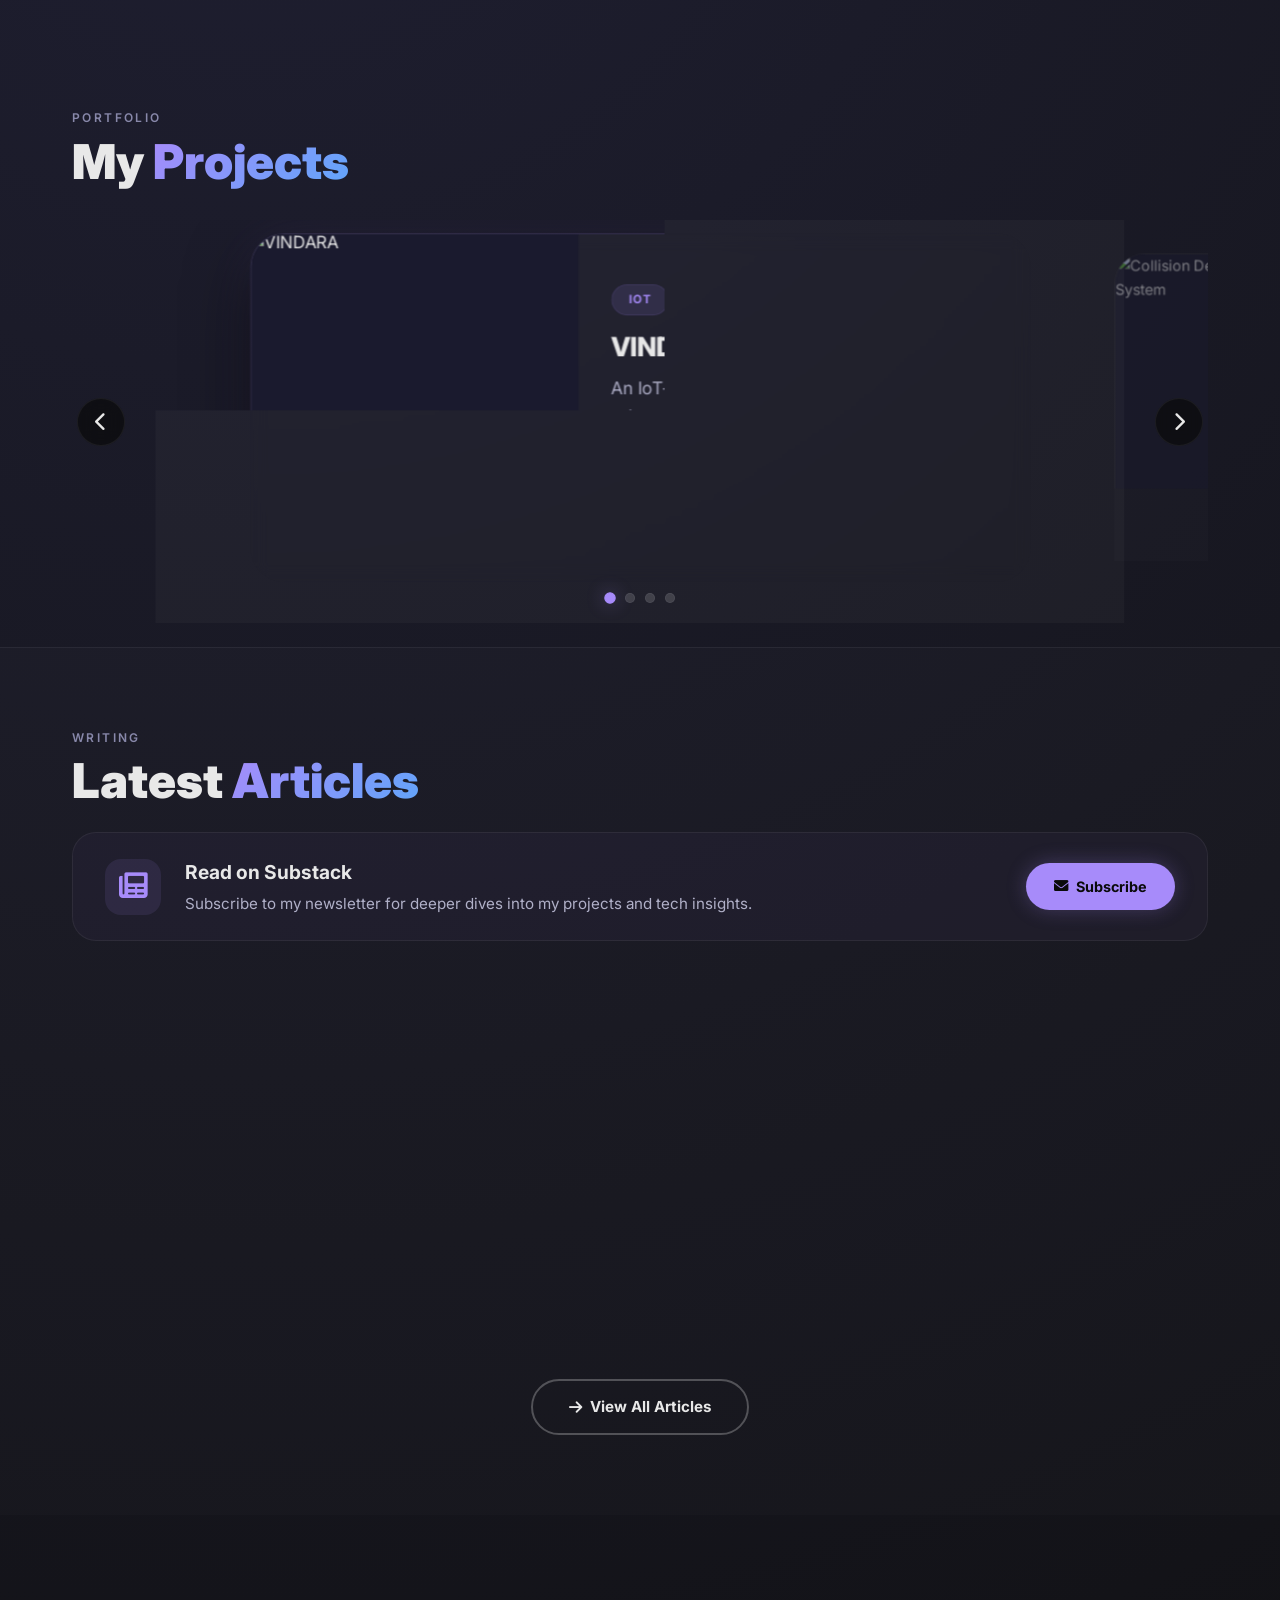
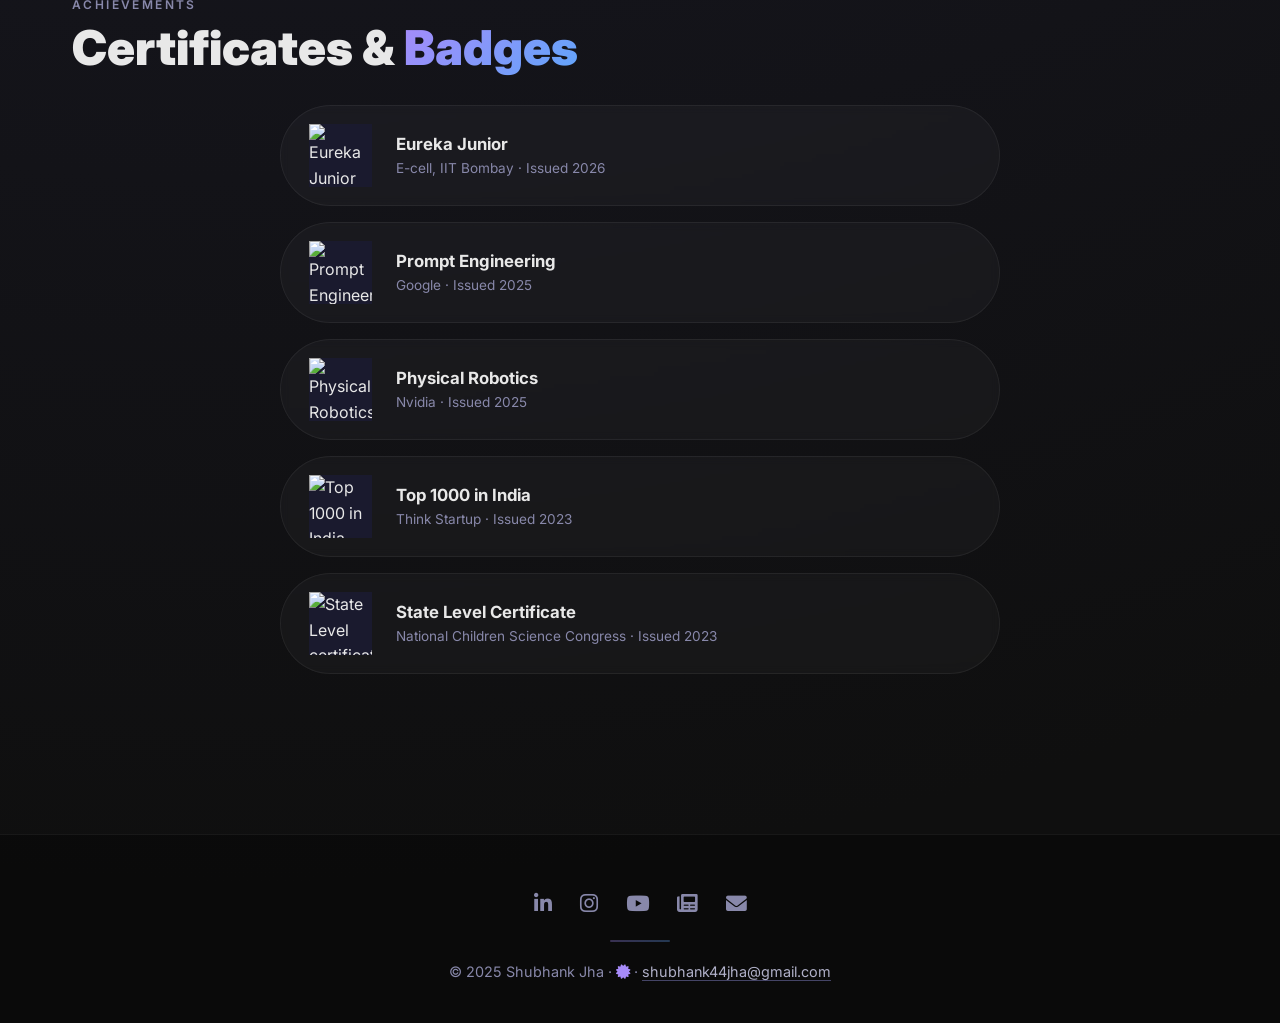
==== commit 9cecf2f0: "added substake url and some minor fix" ====
--- a/index.html
+++ b/index.html
@@ -39,7 +39,7 @@
     <!-- ===== HEADER ===== -->
     <header>
         <div class="container nav">
-            <div class="logo"><a href="index.html">Student<span>Portfolio</span></a></div>
+            <div class="logo"><a href="index.html">Shubhank <span>Portfolio</span></a></div>
             <ul class="nav-links" id="navLinks">
                 <li><a href="#main-content" id="homeNavLink" aria-current="page">Home</a></li>
                 <li><a href="#about">About</a></li>
@@ -84,14 +84,17 @@
                             target="_blank"><i class="fab fa-instagram"></i></a>
                         <a href="https://youtube.com/@vindara_148?si=yW0AWoVCcINTWWjF" aria-label="YouTube"
                             target="_blank"><i class="fab fa-youtube"></i></a>
+                        <a href="https://vindara08.substack.com" aria-label="Substack" target="_blank"
+                            rel="noopener noreferrer">
+                            <i class="fas fa-newspaper"></i></a>
                         <a href="mailto:shubhank44jha@gmail.com" aria-label="Email" target="_blank"><i
                                 class="fas fa-envelope"></i></a>
                     </div>
                 </div>
                 <div class="hero-image scroll-animate slide-left" data-delay="100">
                     <div class="avatar-wrapper">
-                        <img src="https://drive.google.com/thumbnail?id=1OYvl5yqnWgfovsoAGaEP5NJj4CLx4fv8&sz=w800"
-                            alt="Shubhank Jha - Profile photo" loading="lazy" />
+                    <img src="https://drive.google.com/thumbnail?id=1OYvl5yqnWgfovsoAGaEP5NJj4CLx4fv8&sz=w800"
+                        alt="Shubhank Jha - Profile photo" loading="lazy" decoding="async" />
                     </div>
                 </div>
             </div>
@@ -161,6 +164,48 @@
                     <div class="carousel-indicators" id="carouselIndicators"></div>
                 </div>
             </div>
+            <!-- ===== ARTICLES / BLOG SECTION ===== -->
+            <section class="articles" id="articles" aria-labelledby="articles-title">
+                <div class="container">
+                    <span class="section-tag scroll-animate slide-down" data-delay="0">Writing</span>
+                    <h2 class="section-title scroll-animate slide-down" data-delay="50" id="articles-title">
+                        Latest <span>Articles</span>
+                    </h2>
+
+                    <!-- Substack CTA -->
+                    <div class="substack-cta scroll-animate slide-down" data-delay="100">
+                        <div class="substack-cta-content">
+                            <div class="substack-icon">
+                                <i class="fas fa-newspaper"></i>
+                            </div>
+                            <div class="substack-info">
+                                <h3>Read on Substack</h3>
+                                <p>Subscribe to my newsletter for deeper dives into my projects and tech insights.</p>
+                            </div>
+                            <a href="https://vindara08.substack.com" target="_blank" rel="noopener noreferrer"
+                                class="btn btn-primary substack-subscribe-btn">
+                                <i class="fas fa-envelope"></i> Subscribe
+                            </a>
+                        </div>
+                    </div>
+
+                    <!-- Article Grid -->
+                    <div class="articles-grid" id="articlesGrid">
+                        <!-- Articles will be dynamically inserted here -->
+                        <div class="articles-loading">
+                            <i class="fas fa-spinner fa-spin"></i>
+                            <span>Loading articles...</span>
+                        </div>
+                    </div>
+
+                    <div class="articles-footer scroll-animate slide-up" data-delay="200">
+                        <a href="https://vindara08.substack.com" target="_blank" rel="noopener noreferrer"
+                            class="btn btn-outline">
+                            <i class="fas fa-arrow-right"></i> View All Articles
+                        </a>
+                    </div>
+                </div>
+            </section>
 
             <!-- CERTIFICATES -->
             <section class="certificates" id="certificates" aria-labelledby="certificates-title">
@@ -173,7 +218,7 @@
                         <a rel="noopener noreferrer" class="cert-item scroll-animate slide-right stagger-2"
                             data-delay="100" aria-label="View Eureka Junior certificate">
                             <img src="https://drive.google.com/thumbnail?id=1U52A5Gv4cEYTXMB1RysSDg-KxrbnrzWR&sz=w800"
-                                alt="Eureka Junior certificate from IIT Bombay" class="cert-image" />
+                                alt="Eureka Junior certificate from IIT Bombay" class="cert-image" loading="lazy" />
                             <div class="cert-detail">
                                 <h4>Eureka Junior</h4>
                                 <p>E-cell, IIT Bombay · Issued 2026</p>
@@ -182,7 +227,7 @@
                         <a rel="noopener noreferrer" class="cert-item scroll-animate slide-right stagger-3"
                             data-delay="200" aria-label="View Prompt Engineering certificate">
                             <img src="https://drive.google.com/thumbnail?id=1IbULGNPwuURaYD5upwkz1LaaLrkTYyyQ&sz=w800"
-                                alt="Prompt Engineering certificate from Google" class="cert-image" />
+                                alt="Prompt Engineering certificate from Google" class="cert-image" loading="lazy" />
                             <div class="cert-detail">
                                 <h4>Prompt Engineering</h4>
                                 <p>Google · Issued 2025</p>
@@ -191,7 +236,7 @@
                         <a rel="noopener noreferrer" class="cert-item scroll-animate slide-right stagger-3"
                             data-delay="150" aria-label="View Physical Robotics certificate">
                             <img src="https://drive.google.com/thumbnail?id=1NInCCf-SEp19ucmCv0EeAqV6Pxbl1gky&sz=w800"
-                                alt="Physical Robotics certificate from Nvidia" class="cert-image" />
+                                alt="Physical Robotics certificate from Nvidia" class="cert-image" loading="lazy" />
                             <div class="cert-detail">
                                 <h4>Physical Robotics</h4>
                                 <p>Nvidia · Issued 2025</p>
@@ -200,7 +245,8 @@
                         <a rel="noopener noreferrer" class="cert-item scroll-animate slide-right stagger-3"
                             data-delay="150" aria-label="View Top 1000 India certificate">
                             <img src="https://drive.google.com/thumbnail?id=1KnjaOW7wFxaxOpba1vRkJ4cj0V2vQp2o&sz=w800"
-                                alt="Top 1000 in India certificate from Think Startup" class="cert-image" />
+                                alt="Top 1000 in India certificate from Think Startup" class="cert-image"
+                                loading="lazy" />
                             <div class="cert-detail">
                                 <h4>Top 1000 in India</h4>
                                 <p>Think Startup · Issued 2023</p>
@@ -209,8 +255,8 @@
                         <a rel="noopener noreferrer" class="cert-item scroll-animate slide-right stagger-3"
                             data-delay="200" aria-label="View State Level certificate">
                             <img src="https://drive.google.com/thumbnail?id=1-wAYol-vlGcJhxju2melW01ngzPj5b5r&sz=w800"
-                                alt="State Level certificate from National Children Science Congress"
-                                class="cert-image" />
+                                alt="State Level certificate from National Children Science Congress" class="cert-image"
+                                loading="lazy" />
                             <div class="cert-detail">
                                 <h4>State Level Certificate</h4>
                                 <p>National Children Science Congress · Issued 2023</p>
@@ -232,6 +278,9 @@
                     aria-label="Instagram"><i class="fab fa-instagram"></i></a>
                 <a href="https://youtube.com/@vindara_148?si=yW0AWoVCcINTWWjF" aria-label="YouTube" target="_blank"><i
                         class="fab fa-youtube"></i></a>
+                <a href="https://vindara08.substack.com" aria-label="Substack" target="_blank"
+                    rel="noopener noreferrer">
+                    <i class="fas fa-newspaper"></i></a>
                 <a href="mailto:shubhank44jha@gmail.com" aria-label="Email"><i class="fas fa-envelope"></i></a>
             </div>
             <div class="footer-divider"></div>
--- a/style.css
+++ b/style.css
@@ -1678,4 +1678,406 @@
             transform: translateY(-4px) scale(1.0);
             box-shadow: 0 2px 4px rgba(167, 139, 250, 0.4);
     cursor: pointer;
+}
+/* ============================================================
+   ARTICLES / BLOG SECTION
+   ============================================================ */
+
+.articles {
+    padding: 80px 0;
+    background: rgba(255, 255, 255, 0.01);
+    border-top: 1px solid var(--border-subtle);
+}
+
+/* Substack CTA */
+.substack-cta {
+    margin-bottom: 40px;
+    background: rgba(167, 139, 250, 0.04);
+    border: 1px solid var(--border-subtle);
+    border-radius: 24px;
+    padding: 24px 32px;
+    transition: all 0.3s ease;
+}
+
+.substack-cta:hover {
+    border-color: var(--border-glow);
+    background: rgba(167, 139, 250, 0.06);
+    transform: translateY(-2px);
+}
+
+.substack-cta-content {
+    display: flex;
+    align-items: center;
+    gap: 24px;
+    flex-wrap: wrap;
+}
+
+.substack-icon {
+    flex-shrink: 0;
+    width: 56px;
+    height: 56px;
+    display: flex;
+    align-items: center;
+    justify-content: center;
+    background: rgba(167, 139, 250, 0.1);
+    border-radius: 16px;
+    color: var(--primary);
+    font-size: 1.8rem;
+}
+
+.substack-info {
+    flex: 1;
+    min-width: 180px;
+}
+
+.substack-info h3 {
+    font-size: 1.2rem;
+    font-weight: 700;
+    margin-bottom: 4px;
+}
+
+.substack-info p {
+    color: var(--text-secondary);
+    font-size: 0.95rem;
+    margin: 0;
+}
+
+.substack-subscribe-btn {
+    flex-shrink: 0;
+    padding: 12px 28px;
+    font-size: 0.9rem;
+    min-height: 44px;
+}
+
+/* Articles Grid */
+.articles-grid {
+    display: grid;
+    grid-template-columns: repeat(auto-fill, minmax(320px, 1fr));
+    gap: 24px;
+    margin: 20px 0 32px;
+    min-height: 200px;
+}
+
+.articles-loading {
+    grid-column: 1 / -1;
+    display: flex;
+    align-items: center;
+    justify-content: center;
+    gap: 16px;
+    padding: 60px 20px;
+    color: var(--text-secondary);
+    font-size: 1.1rem;
+}
+
+.articles-loading i {
+    font-size: 1.8rem;
+    color: var(--primary);
+}
+
+/* Article Card */
+.article-card {
+    background: var(--bg-card);
+    border: 1px solid var(--border-subtle);
+    border-radius: 20px;
+    padding: 24px 28px;
+    transition: all 0.3s ease;
+    display: flex;
+    flex-direction: column;
+    gap: 12px;
+    text-decoration: none;
+    color: inherit;
+    position: relative;
+    overflow: hidden;
+}
+
+.article-card::before {
+    content: '';
+    position: absolute;
+    top: 0;
+    left: 0;
+    width: 100%;
+    height: 3px;
+    background: linear-gradient(90deg, var(--primary), var(--secondary));
+    opacity: 0;
+    transition: opacity 0.3s ease;
+}
+
+.article-card:hover::before {
+    opacity: 1;
+}
+
+.article-card:hover {
+    transform: translateY(-6px);
+    border-color: var(--border-glow);
+    box-shadow: 0 12px 40px rgba(0, 0, 0, 0.3);
+}
+
+.article-card .article-meta {
+    display: flex;
+    align-items: center;
+    gap: 12px;
+    font-size: 0.8rem;
+    color: var(--text-muted);
+    flex-wrap: wrap;
+}
+
+.article-card .article-meta .date {
+    display: flex;
+    align-items: center;
+    gap: 4px;
+}
+
+.article-card .article-meta .read-time {
+    display: flex;
+    align-items: center;
+    gap: 4px;
+    padding: 2px 12px;
+    background: rgba(255, 255, 255, 0.05);
+    border-radius: 20px;
+    border: 1px solid var(--border-subtle);
+    font-weight: 500;
+}
+
+.article-card .article-title {
+    font-size: 1.25rem;
+    font-weight: 700;
+    line-height: 1.3;
+    color: var(--text-primary);
+    transition: color 0.3s ease;
+    display: -webkit-box;
+    -webkit-line-clamp: 2;
+    -webkit-box-orient: vertical;
+    overflow: hidden;
+}
+
+.article-card:hover .article-title {
+    color: var(--primary-light);
+}
+
+.article-card .article-excerpt {
+    color: var(--text-secondary);
+    font-size: 0.95rem;
+    line-height: 1.6;
+    display: -webkit-box;
+    -webkit-line-clamp: 3;
+    -webkit-box-orient: vertical;
+    overflow: hidden;
+    margin: 0;
+}
+
+.article-card .article-footer {
+    display: flex;
+    align-items: center;
+    justify-content: space-between;
+    margin-top: 8px;
+    padding-top: 12px;
+    border-top: 1px solid var(--border-subtle);
+}
+
+.article-card .article-read-more {
+    color: var(--primary);
+    font-weight: 600;
+    font-size: 0.9rem;
+    display: flex;
+    align-items: center;
+    gap: 6px;
+    transition: gap 0.3s ease;
+}
+
+.article-card:hover .article-read-more {
+    gap: 12px;
+}
+
+.article-card .article-source {
+    font-size: 0.7rem;
+    color: var(--text-muted);
+    display: flex;
+    align-items: center;
+    gap: 4px;
+}
+
+.article-card .article-source i {
+    color: var(--primary);
+    opacity: 0.6;
+}
+
+/* Articles Footer */
+.articles-footer {
+    text-align: center;
+    margin-top: 8px;
+}
+
+/* Articles - Empty / Error State */
+.articles-empty {
+    grid-column: 1 / -1;
+    text-align: center;
+    padding: 60px 20px;
+    color: var(--text-secondary);
+}
+
+.articles-empty i {
+    font-size: 3rem;
+    color: var(--primary);
+    opacity: 0.3;
+    margin-bottom: 16px;
+    display: block;
+}
+
+.articles-empty h3 {
+    font-size: 1.4rem;
+    color: var(--text-primary);
+    margin-bottom: 8px;
+}
+
+/* ============================================================
+   RESPONSIVE: ARTICLES
+   ============================================================ */
+
+@media (max-width: 1023px) {
+    .articles-grid {
+        grid-template-columns: repeat(auto-fill, minmax(280px, 1fr));
+    }
+
+    .substack-cta {
+        padding: 20px 24px;
+    }
+
+    .substack-cta-content {
+        flex-direction: column;
+        text-align: center;
+    }
+
+    .substack-icon {
+        width: 48px;
+        height: 48px;
+        font-size: 1.4rem;
+    }
+
+    .substack-subscribe-btn {
+        width: 100%;
+        justify-content: center;
+    }
+}
+
+@media (max-width: 767px) {
+    .articles {
+        padding: 56px 0;
+    }
+
+    .articles-grid {
+        grid-template-columns: 1fr;
+        gap: 16px;
+    }
+
+    .article-card {
+        padding: 20px 20px;
+    }
+
+    .article-card .article-title {
+        font-size: 1.1rem;
+    }
+
+    .article-card .article-excerpt {
+        font-size: 0.9rem;
+    }
+
+    .substack-cta {
+        padding: 16px 18px;
+        border-radius: 16px;
+    }
+
+    .substack-info h3 {
+        font-size: 1.05rem;
+    }
+
+    .substack-info p {
+        font-size: 0.85rem;
+    }
+
+    .substack-subscribe-btn {
+        padding: 10px 20px;
+        font-size: 0.85rem;
+        min-height: 40px;
+    }
+}
+
+@media (max-width: 400px) {
+    .articles-grid {
+        grid-template-columns: 1fr;
+    }
+
+    .article-card {
+        padding: 16px 16px;
+        border-radius: 16px;
+    }
+
+    .article-card .article-meta {
+        font-size: 0.7rem;
+        gap: 8px;
+    }
+
+    .article-card .article-title {
+        font-size: 1rem;
+    }
+}
+/* ============================================================
+   IMAGE FALLBACK
+   ============================================================ */
+
+img {
+    background: #1a1a2e;
+}
+
+/* Fallback for broken images */
+img:not([src]),
+img[src=""],
+img[src*="drive.google.com"]:not([src*="thumbnail"]) {
+    position: relative;
+    min-height: 200px;
+    background: #1a1a2e;
+}
+
+img:not([src])::after,
+img[src=""]::after,
+img[src*="drive.google.com"]:not([src*="thumbnail"])::after {
+    content: '🖼️ Image unavailable';
+    position: absolute;
+    top: 50%;
+    left: 50%;
+    transform: translate(-50%, -50%);
+    color: var(--text-muted);
+    font-size: 0.9rem;
+    background: rgba(10, 10, 10, 0.8);
+    padding: 20px 30px;
+    border-radius: 12px;
+    border: 1px solid var(--border-subtle);
+}
+/* ============================================================
+   RESUME BUTTON OVERRIDE (keep consistency)
+   ============================================================ */
+
+/* Option 1: Extend .btn-primary */
+.btn-resume {
+    @extend: .btn-primary;
+    /* If using Sass */
+    /* OR copy styles: */
+    display: inline-flex;
+    align-items: center;
+    gap: 12px;
+    padding: 16px 48px;
+    font-size: 1rem;
+    border-radius: 60px;
+    font-weight: 700;
+    text-decoration: none;
+    transition: all 0.3s ease;
+    border: none;
+    cursor: pointer;
+    background: linear-gradient(135deg, #a78bfa, #8a5cf5);
+    color: #0a0a0a;
+    min-height: 52px;
+}
+
+.btn-resume:hover {
+    transform: translateY(-4px) scale(1.02);
+    box-shadow: 0 12px 40px rgba(167, 139, 250, 0.4);
 }
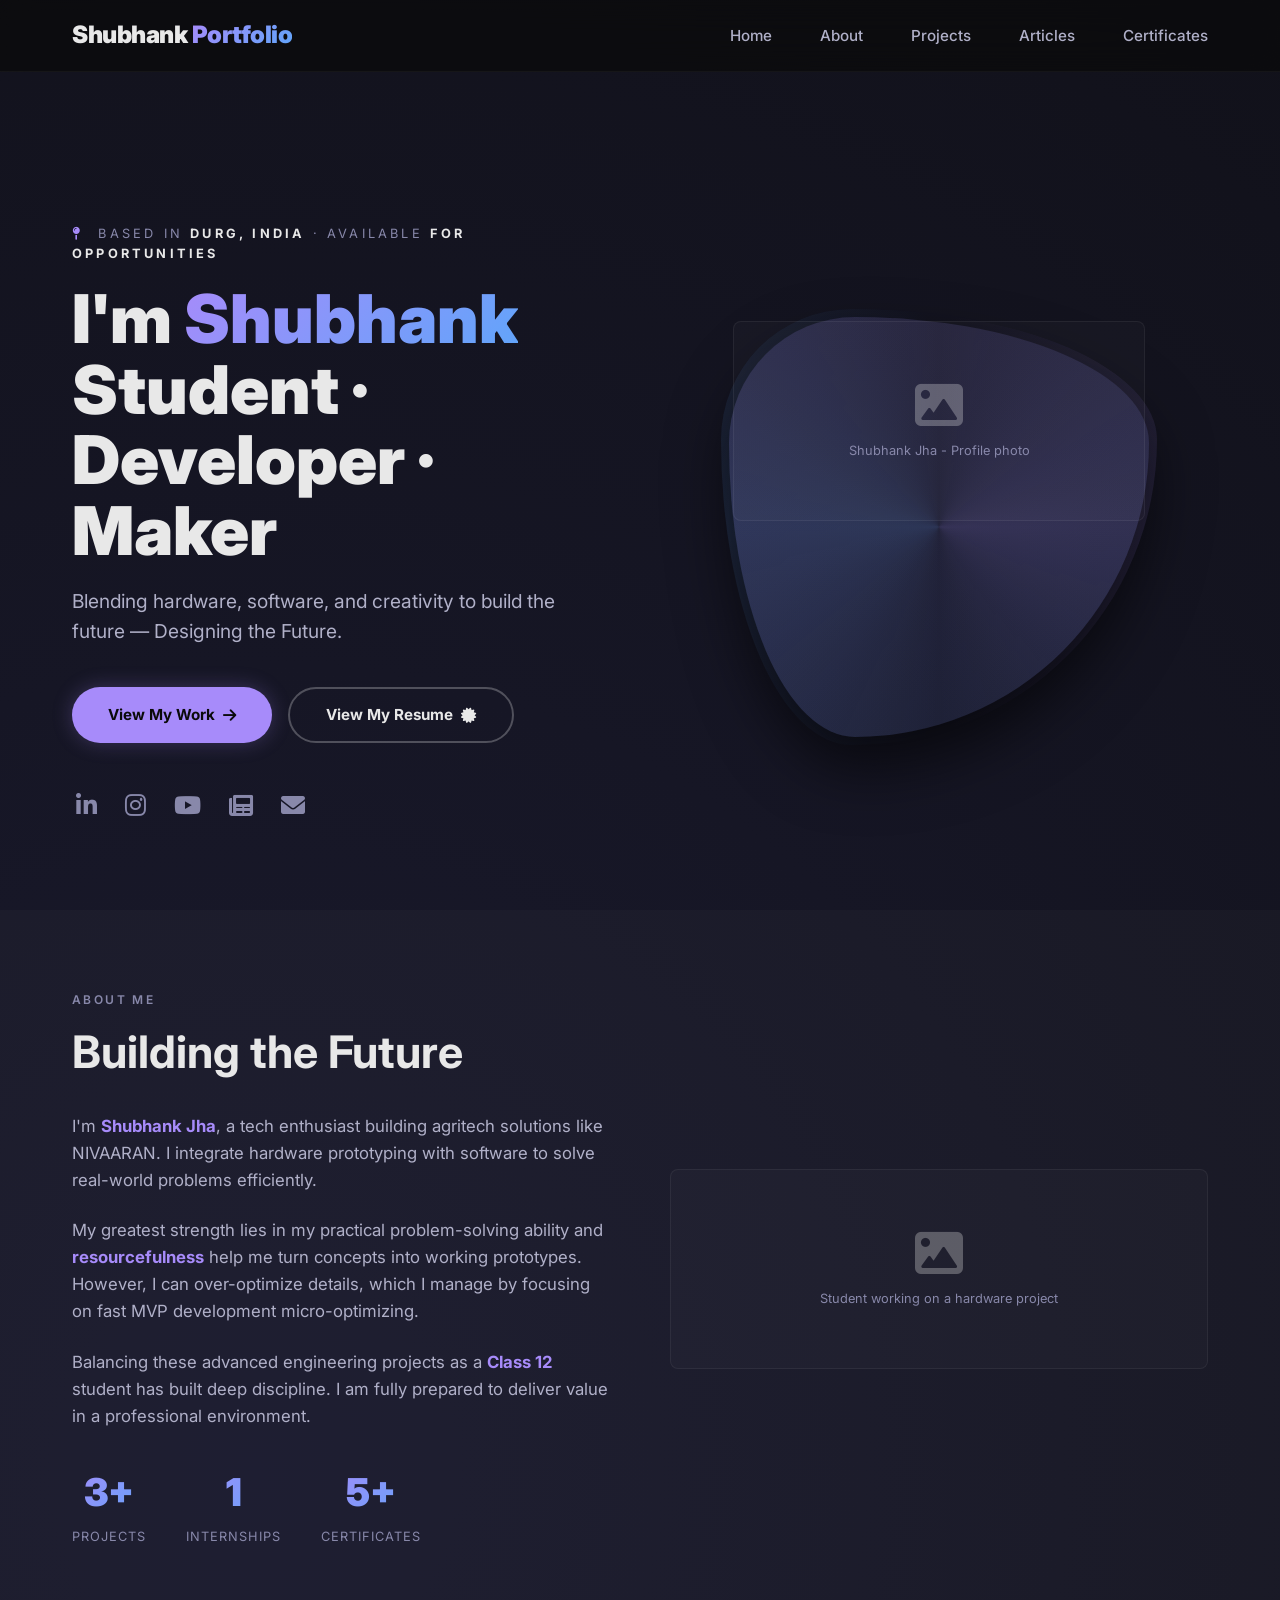
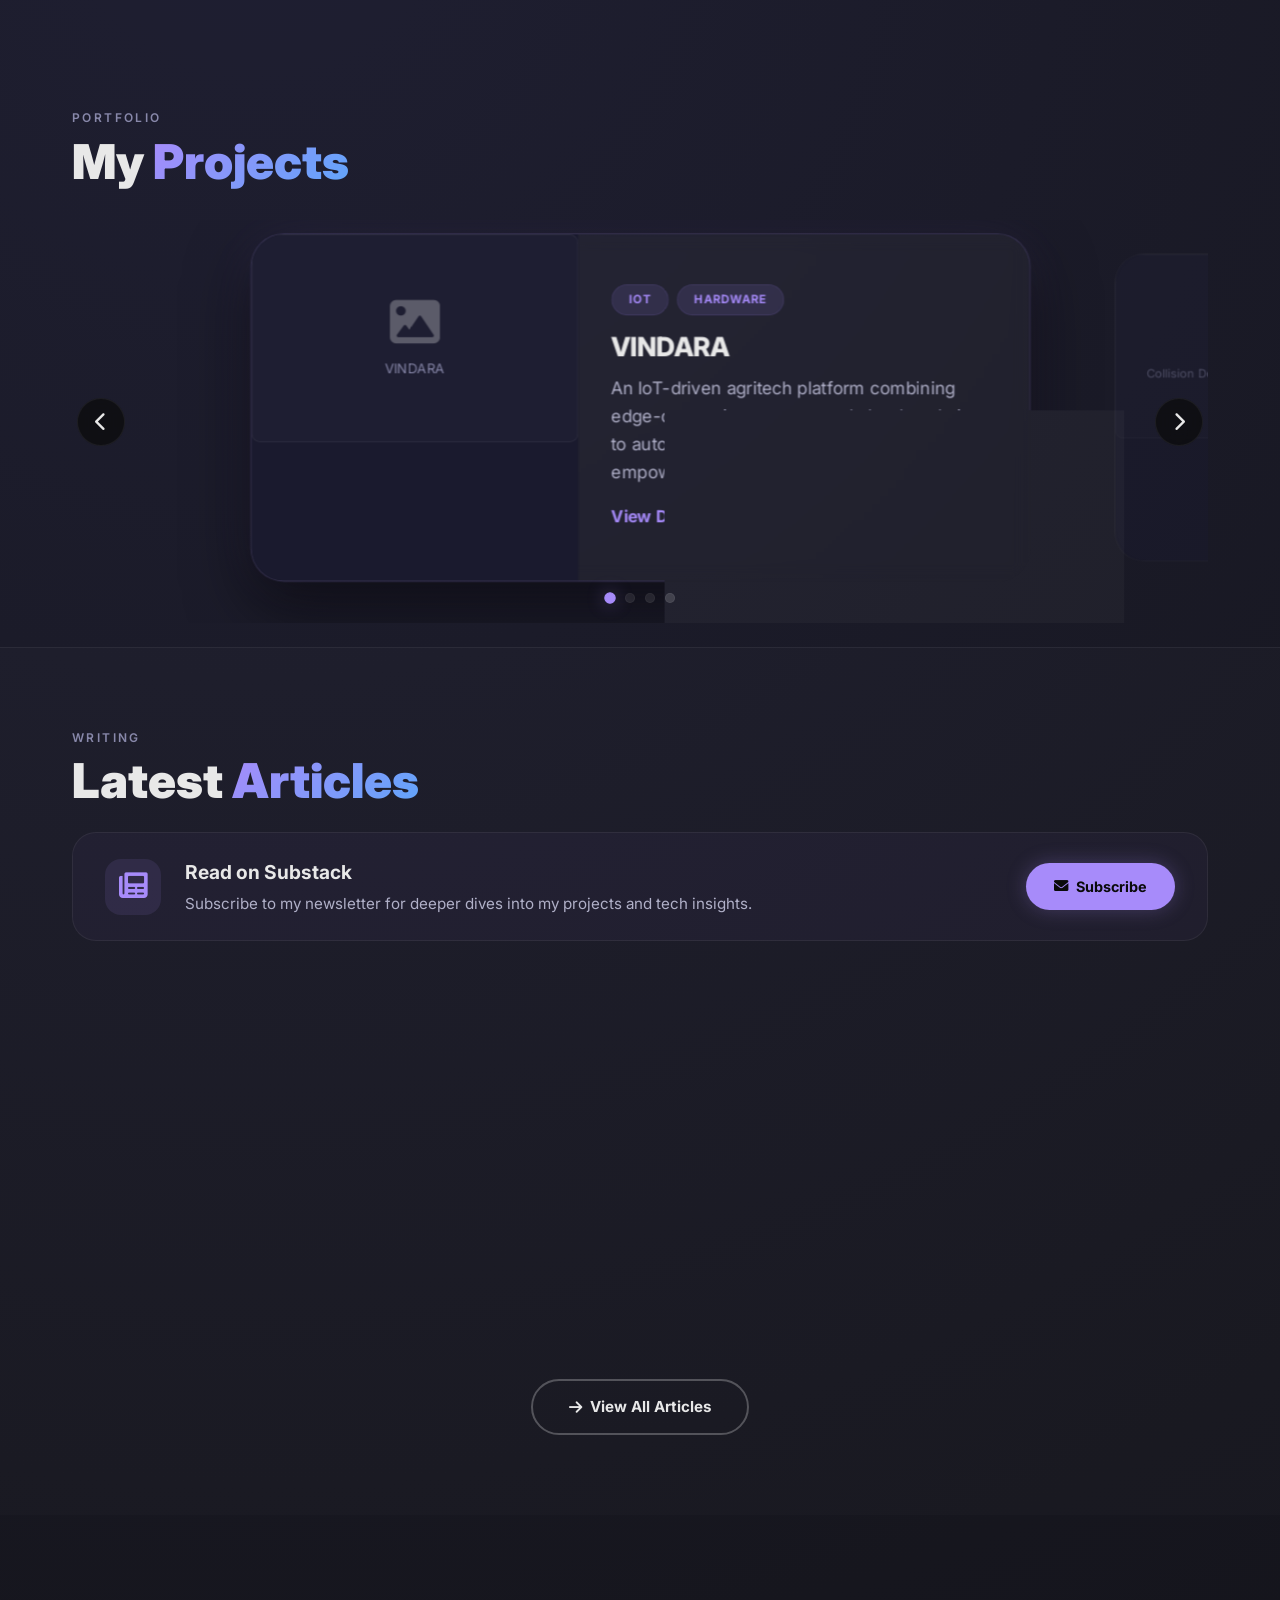
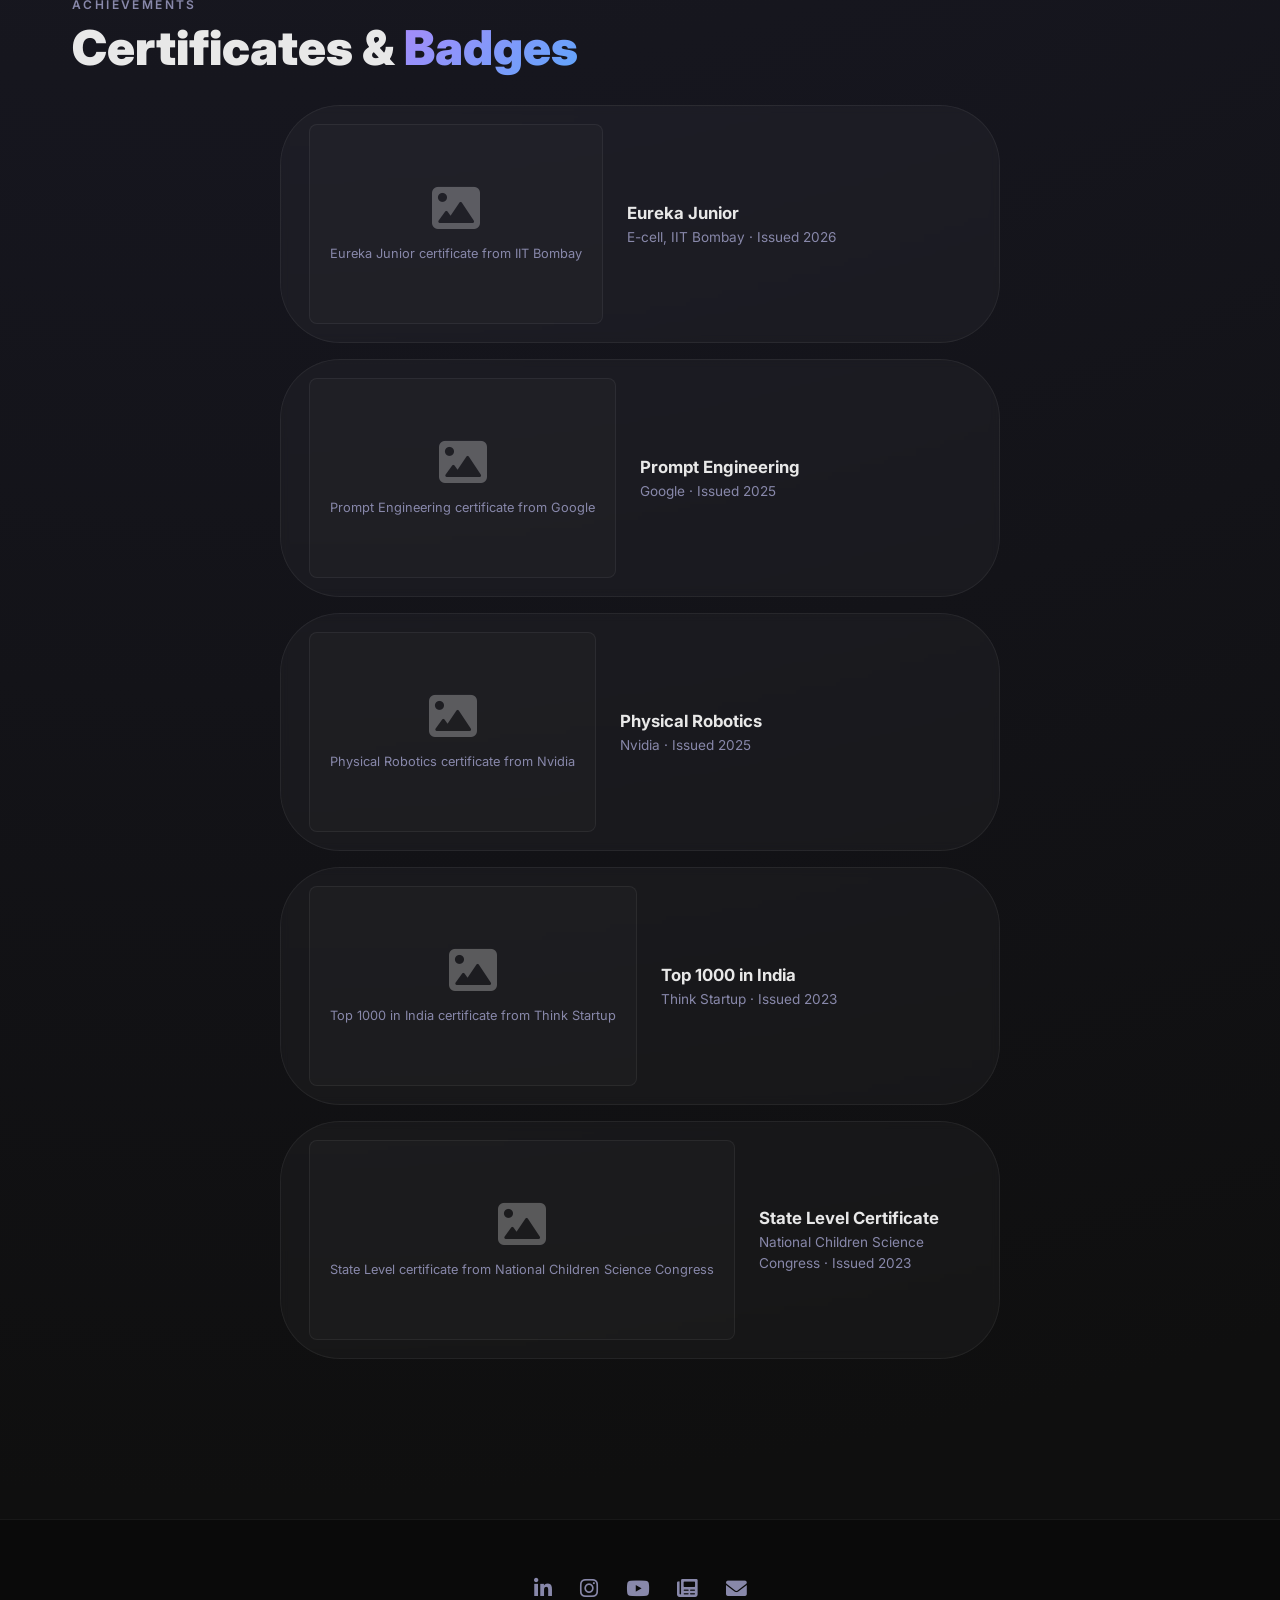
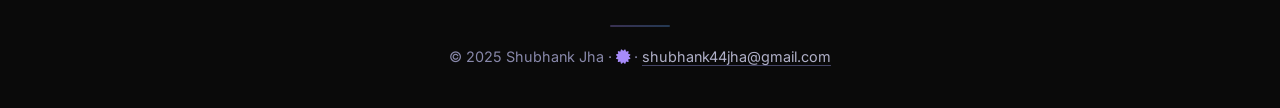
==== commit d374d5cc: "stable version" ====
--- a/index.html
+++ b/index.html
@@ -44,6 +44,7 @@
                 <li><a href="#main-content" id="homeNavLink" aria-current="page">Home</a></li>
                 <li><a href="#about">About</a></li>
                 <li><a href="#projects">Projects</a></li>
+                <li><a href="#articles">Articles</a></li>
                 <li><a href="#certificates">Certificates</a></li>
             </ul>
             <button class="hamburger" id="hamburger" aria-label="Toggle navigation menu">
--- a/style.css
+++ b/style.css
@@ -2080,4 +2080,4 @@
 .btn-resume:hover {
     transform: translateY(-4px) scale(1.02);
     box-shadow: 0 12px 40px rgba(167, 139, 250, 0.4);
-}+}
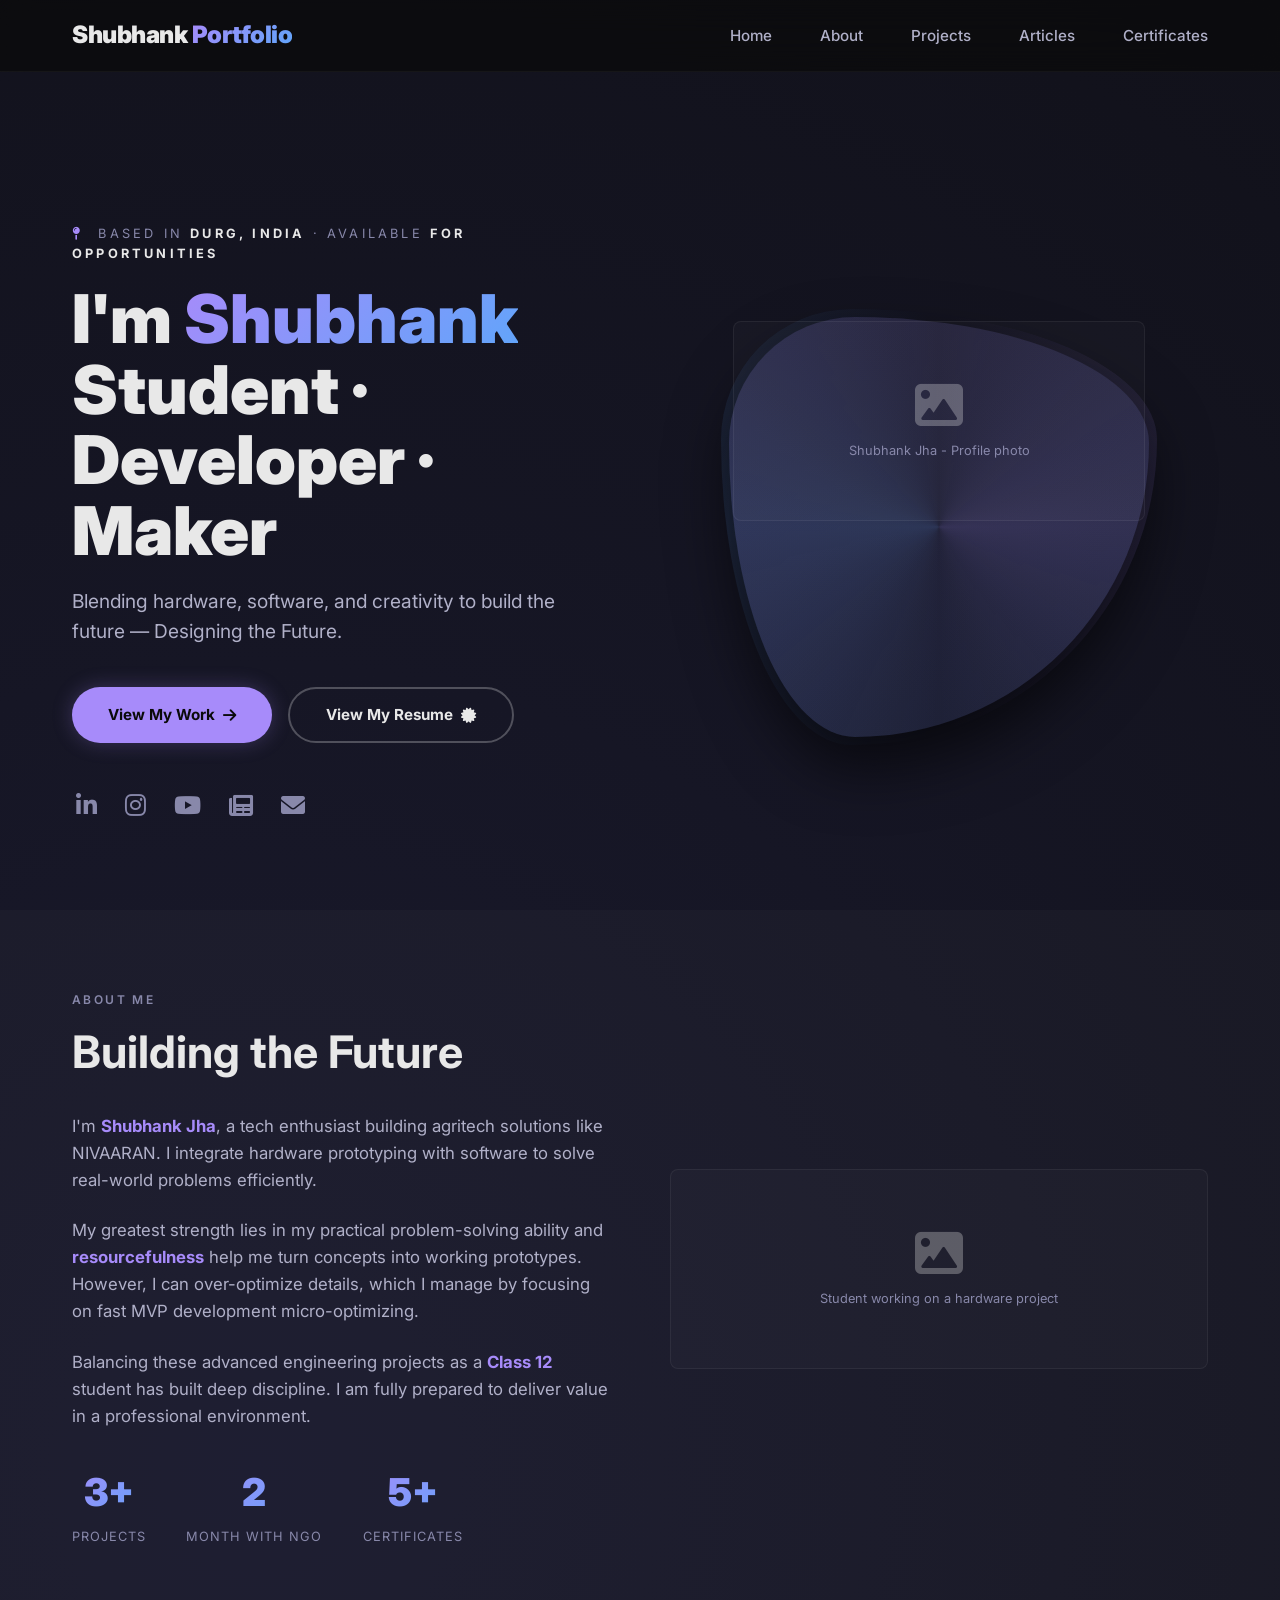
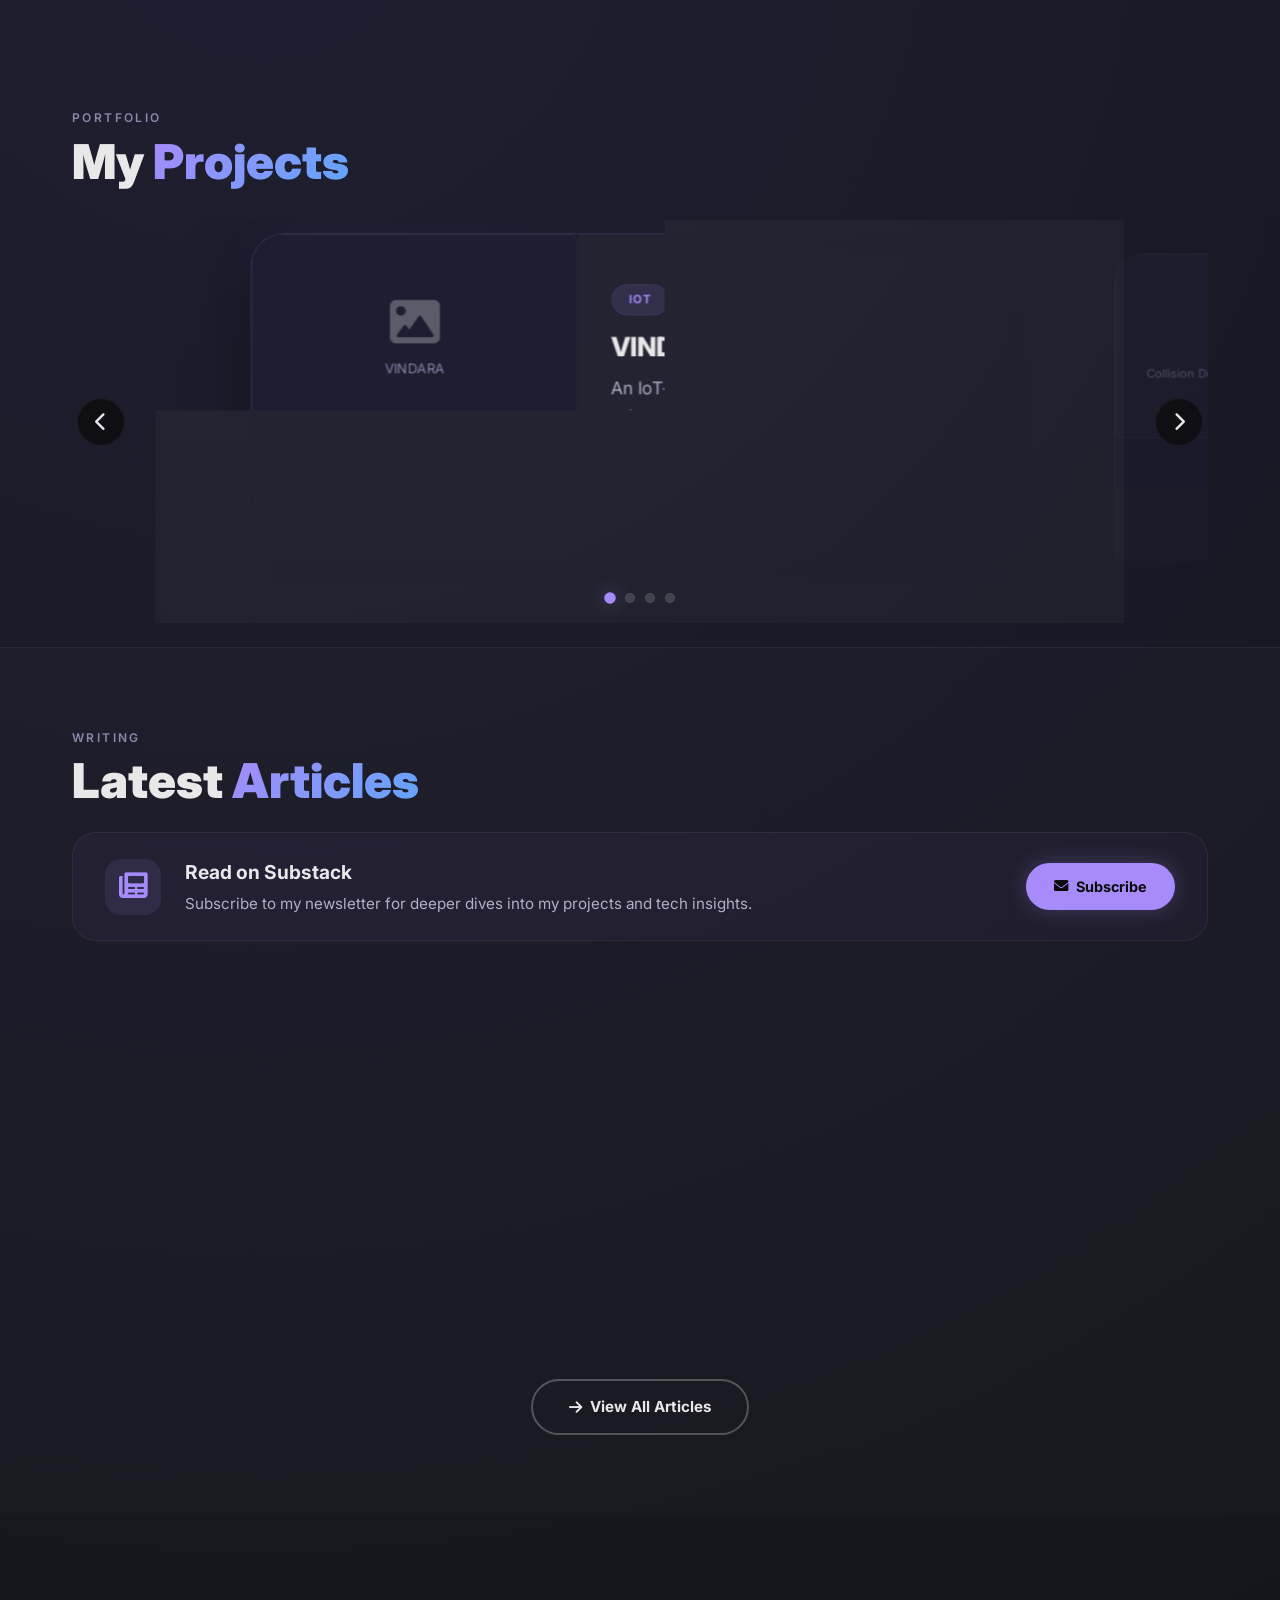
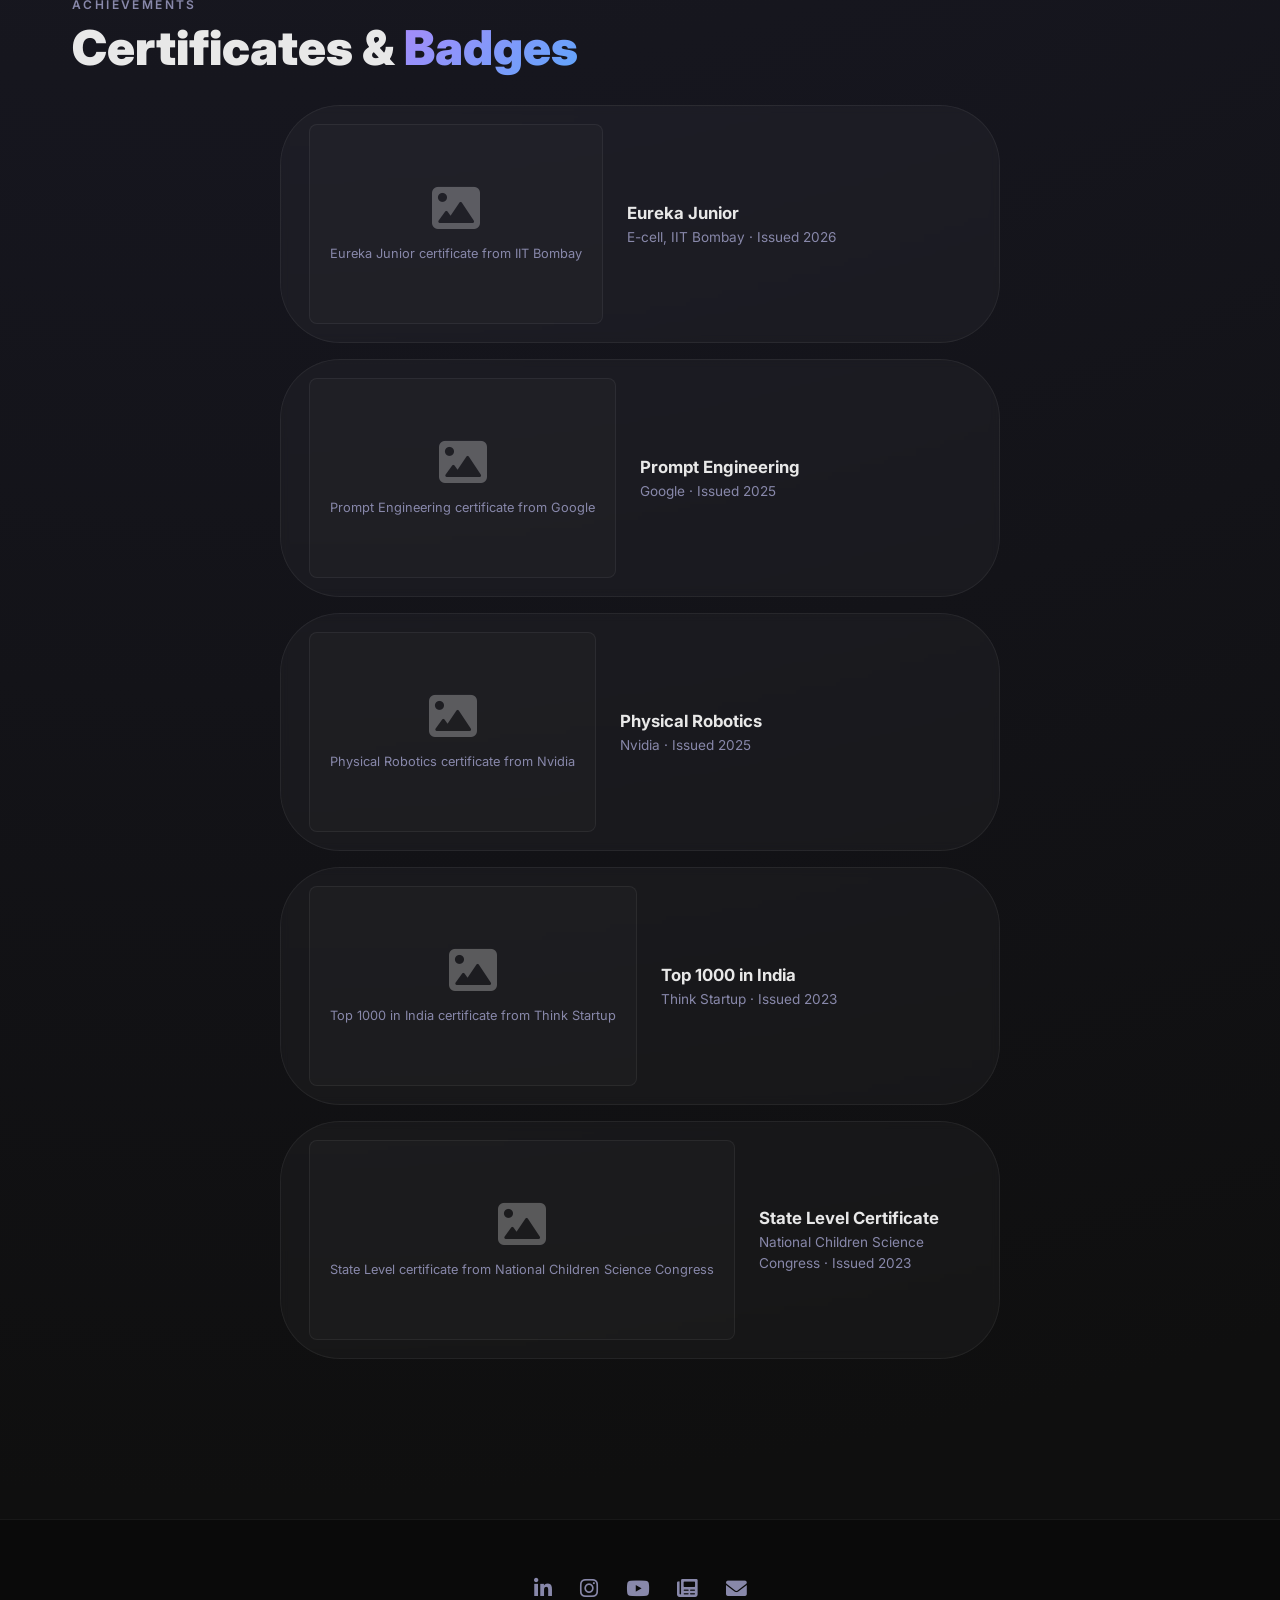
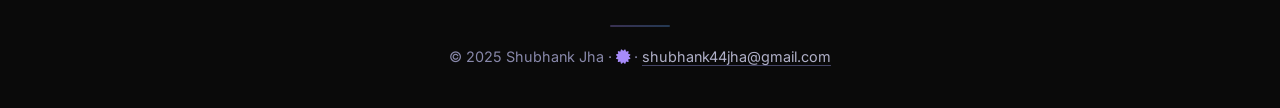
==== commit da26caa5: "Change internship stat from 1 to 2 months with NGO Updated internship count and label in statistics " ====
--- a/index.html
+++ b/index.html
@@ -129,8 +129,8 @@
                             <span class="stat-label">Projects</span>
                         </div>
                         <div class="stat-item scroll-animate scale-fade stagger-2" data-delay="100">
-                            <span class="stat-number">1</span>
-                            <span class="stat-label">Internships</span>
+                            <span class="stat-number">2</span>
+                            <span class="stat-label">month with NGO</span>
                         </div>
                         <div class="stat-item scroll-animate scale-fade stagger-3" data-delay="150">
                             <span class="stat-number">5+</span>
@@ -315,4 +315,4 @@
     <script src="script.js"></script>
 </body>
 
-</html>+</html>
--- a/style.css
+++ b/style.css
@@ -2081,3 +2081,185 @@
     transform: translateY(-4px) scale(1.02);
     box-shadow: 0 12px 40px rgba(167, 139, 250, 0.4);
 }
+/* ============================================================
+   PROJECT STATUS BADGES
+   ============================================================ */
+
+.project-status-badge {
+    display: inline-flex;
+    align-items: center;
+    gap: 6px;
+    padding: 4px 14px;
+    border-radius: 40px;
+    font-size: 0.7rem;
+    font-weight: 700;
+    text-transform: uppercase;
+    letter-spacing: 0.06em;
+    margin-left: 8px;
+}
+
+.project-status-badge.complete {
+    background: rgba(52, 211, 153, 0.15);
+    color: #34d399;
+    border: 1px solid rgba(52, 211, 153, 0.2);
+}
+
+.project-status-badge.in-progress {
+    background: rgba(251, 191, 36, 0.15);
+    color: #fbbf24;
+    border: 1px solid rgba(251, 191, 36, 0.2);
+}
+
+.project-status-badge.planning {
+    background: rgba(167, 139, 250, 0.15);
+    color: #a78bfa;
+    border: 1px solid rgba(167, 139, 250, 0.2);
+}
+
+.project-status-badge i {
+    font-size: 0.6rem;
+}
+
+/* Status badge in detail page */
+.detail-status-badge {
+    display: inline-flex;
+    align-items: center;
+    gap: 8px;
+    padding: 6px 18px;
+    border-radius: 40px;
+    font-size: 0.8rem;
+    font-weight: 700;
+    text-transform: uppercase;
+    letter-spacing: 0.06em;
+    margin-top: 12px;
+}
+/* ============================================================
+   MICRO-INTERACTIONS
+   ============================================================ */
+
+/* Subtle icon animation on hover */
+.btn i,
+.project-link i,
+.social-icons a i,
+.footer-social a i {
+    transition: transform 0.3s ease;
+}
+
+.btn:hover i,
+.project-link:hover i {
+    transform: translateX(4px);
+}
+
+.social-icons a:hover i,
+.footer-social a:hover i {
+    transform: translateY(-4px) scale(1.1);
+}
+
+/* Card glow on hover */
+.project-card,
+.project-grid-card,
+.cert-item,
+.article-card {
+    transition: all 0.4s cubic-bezier(0.25, 0.46, 0.45, 0.94);
+}
+
+.project-card:hover,
+.project-grid-card:hover,
+.cert-item:hover,
+.article-card:hover {
+    box-shadow: 0 20px 60px rgba(0, 0, 0, 0.4);
+}
+
+/* Button pulse animation for CTA */
+.btn-primary {
+    animation: pulseGlow 3s ease-in-out infinite;
+}
+
+@keyframes pulseGlow {
+
+    0%,
+    100% {
+        box-shadow: 0 0 20px rgba(167, 139, 250, 0.25);
+    }
+
+    50% {
+        box-shadow: 0 0 40px rgba(167, 139, 250, 0.4);
+    }
+}
+
+/* Smooth loading transitions */
+.fade-in {
+    animation: fadeIn 0.6s ease forwards;
+}
+
+@keyframes fadeIn {
+    from {
+        opacity: 0;
+        transform: translateY(10px);
+    }
+
+    to {
+        opacity: 1;
+        transform: translateY(0);
+    }
+}
+/* ============================================================
+   ACCESSIBILITY: FOCUS & KEYBOARD NAVIGATION
+   ============================================================ */
+
+/* Enhanced focus styles */
+:focus-visible {
+    outline: 3px solid var(--primary);
+    outline-offset: 2px;
+}
+
+/* Skip link enhancements */
+.skip-link {
+    position: absolute;
+    top: -100%;
+    left: 50%;
+    transform: translateX(-50%);
+    background: var(--primary);
+    color: #0a0a0a;
+    padding: 12px 24px;
+    border-radius: 0 0 8px 8px;
+    font-weight: 700;
+    z-index: 10001;
+    transition: top 0.3s ease;
+    text-decoration: none;
+}
+
+.skip-link:focus {
+    top: 0;
+}
+
+/* Reduced motion support */
+@media (prefers-reduced-motion: reduce) {
+
+    *,
+    *::before,
+    *::after {
+        animation-duration: 0.01ms !important;
+        animation-iteration-count: 1 !important;
+        transition-duration: 0.01ms !important;
+        scroll-behavior: auto !important;
+    }
+}
+
+/* High contrast mode improvements */
+@media (prefers-contrast: high) {
+    .btn-primary {
+        background: #a78bfa;
+        color: #000000;
+    }
+
+    .btn-outline {
+        border-color: #ffffff;
+        color: #ffffff;
+    }
+
+    .project-card,
+    .project-grid-card {
+        border-color: rgba(255, 255, 255, 0.2);
+    }
+}
